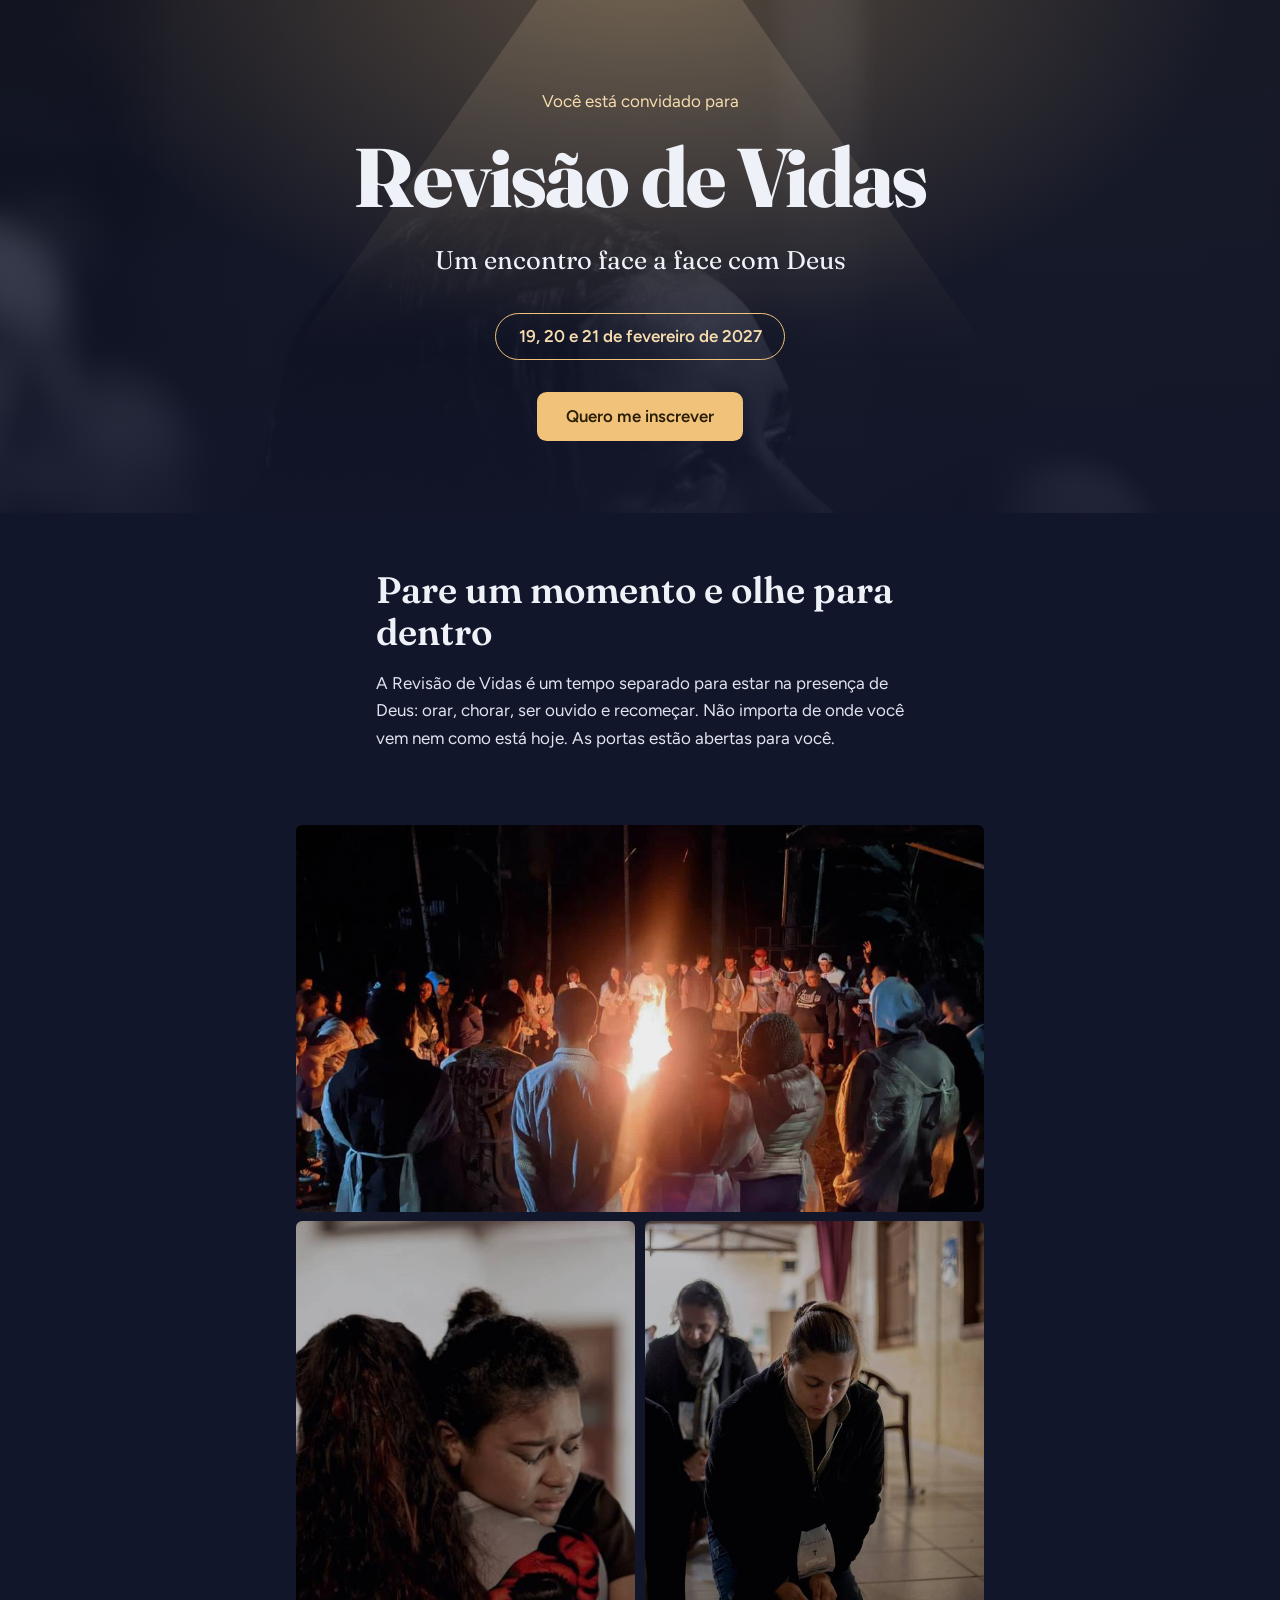
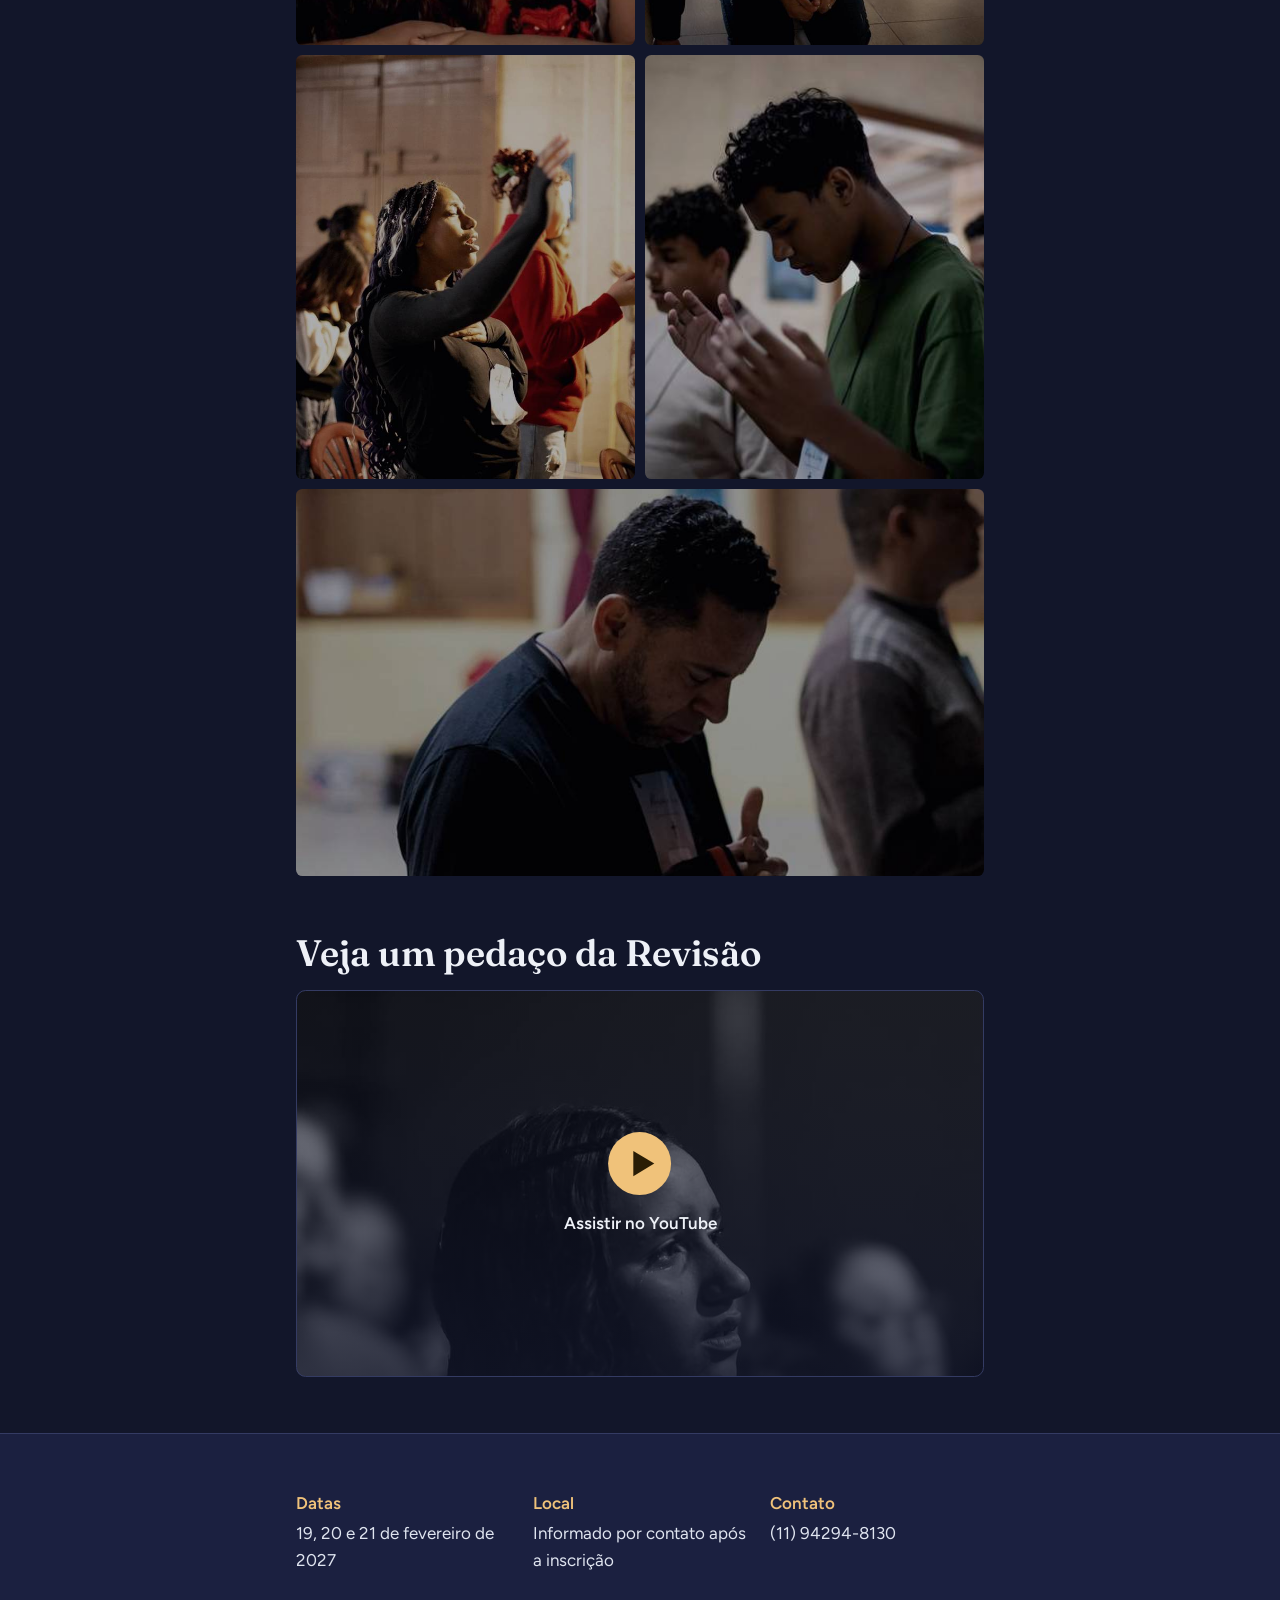
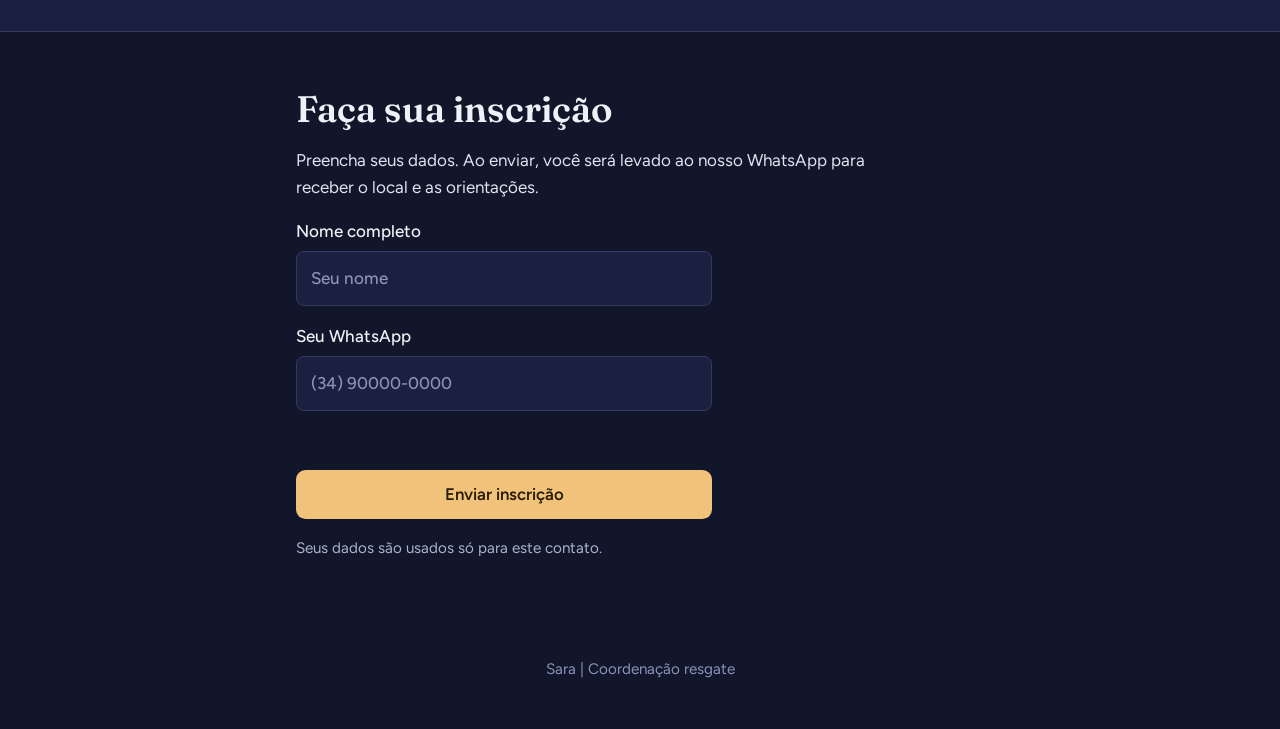
==== index.html @ cd14b833 "Add files via upload" ====
<!DOCTYPE html>
<html lang="pt-BR">
<head>
<meta charset="utf-8">
<meta name="viewport" content="width=device-width, initial-scale=1, viewport-fit=cover">
<link rel="icon" href="data:image/svg+xml,%3Csvg xmlns=%27http://www.w3.org/2000/svg%27 viewBox=%270 0 100 100%27%3E%3Ctext y=%27.9em%27 font-size=%2790%27%3E%F0%9F%95%8A%EF%B8%8F%3C/text%3E%3C/svg%3E">
<title>Revisão de Vidas | Um encontro face a face com Deus</title>
<link rel="preconnect" href="https://fonts.googleapis.com">
<link rel="preconnect" href="https://fonts.gstatic.com" crossorigin>
<link href="https://fonts.googleapis.com/css2?family=Fraunces:opsz,wght@9..144,400;9..144,600;9..144,800&family=Figtree:wght@400;500;600&display=swap" rel="stylesheet">
<link rel="stylesheet" href="css/style.css">
</head>
<body>

<header class="hero">
  <div class="wrap">
    <p class="sub">Você está convidado para</p>
    <h1>Revisão de Vidas</h1>
    <p class="lema">Um encontro face a face com Deus</p>
    <div class="quando" data-bind="quando"></div><br>
    <a class="btn" href="#inscricao">Quero me inscrever</a>
  </div>
</header>

<section>
  <div class="wrap texto">
    <h2>Pare um momento e olhe para dentro</h2>
    <p>A Revisão de Vidas é um tempo separado para estar na presença de Deus: orar, chorar, ser ouvido e recomeçar. Não importa de onde você vem nem como está hoje. As portas estão abertas para você.</p>
  </div>
</section>

<div class="galeria">
    <img class="larga fogo" src="images/galeria-01-fogueira.jpg" alt="Roda de oração ao redor de uma fogueira, à noite" loading="lazy">
    <img src="images/galeria-02-abraco.jpg" alt="Duas pessoas se abraçando durante um momento de oração" loading="lazy">
    <img src="images/galeria-03-ajoelhada.jpg" alt="Mulher ajoelhada em oração" loading="lazy">
    <img src="images/galeria-04-braco-erguido.jpg" alt="Mulher com o braço erguido em adoração" loading="lazy">
    <img src="images/galeria-05-jovens-orando.jpg" alt="Jovens orando de olhos fechados" loading="lazy">
    <img class="larga homem" src="images/galeria-06-homem-orando.jpg" alt="Homem orando de cabeça baixa e mãos unidas" loading="lazy">
</div>

<section>
  <div class="wrap">
    <h2>Veja um pedaço da Revisão</h2>
    <a class="video" href="https://www.youtube.com/watch?v=z5GzmK8g2iA" target="_blank" rel="noopener">
      <span>
        <svg viewBox="0 0 64 64" aria-hidden="true"><circle cx="32" cy="32" r="30" fill="#f0c27a"/><path d="M26 20l20 12-20 12z" fill="#2a1d05"/></svg>
        Assistir no YouTube
      </span>
    </a>
  </div>
</section>

<section class="info">
  <div class="wrap">
    <dl>
      <div><dt>Datas</dt><dd data-bind="data"></dd></div>
      <div><dt>Local</dt><dd>Informado por contato após a inscrição</dd></div>
      <div><dt>Contato</dt><dd data-bind="contatoTexto"></dd></div>
    </dl>
  </div>
</section>

<section id="inscricao">
  <div class="wrap">
    <h2>Faça sua inscrição</h2>
    <p class="texto">Preencha seus dados. Ao enviar, você será levado ao nosso WhatsApp para receber o local e as orientações.</p>
    <form id="form" novalidate>
      <label>Nome completo
        <input id="nome" name="nome" autocomplete="name" placeholder="Seu nome">
      </label>
      <label>Seu WhatsApp
        <input id="fone" name="fone" type="tel" inputmode="tel" autocomplete="tel" placeholder="(34) 90000-0000">
      </label>
      <p class="erro" id="erro" role="alert"></p>
      <button class="btn" type="submit">Enviar inscrição</button>
      <p class="nota">Seus dados são usados só para este contato.</p>
    </form>
  </div>
</section>

<footer>
  <div class="wrap">Sara | Coordenação resgate</div>
</footer>

<script src="js/main.js" defer></script>
</body>
</html>
---- css/style.css ----
:root{
  --noite:#12162a; --noite-2:#1b2040; --luz:#f0c27a; --luz-suave:#f6dcae;
  --branco:#eef1f7; --texto:#dfe4ef; --borda:#343b63;
  color-scheme: dark;
  box-sizing:border-box;
  padding-top:env(safe-area-inset-top,0px);
  padding-bottom:env(safe-area-inset-bottom,0px);
}
@media (prefers-color-scheme: dark){
  :root:not([data-theme="light"]){--noite:#12162a;--noite-2:#1b2040;--luz:#f0c27a;--luz-suave:#f6dcae;--branco:#eef1f7;--texto:#dfe4ef;--borda:#343b63;}
}
:root[data-theme="dark"]{--noite:#12162a;--noite-2:#1b2040;--luz:#f0c27a;--luz-suave:#f6dcae;--branco:#eef1f7;--texto:#dfe4ef;--borda:#343b63;}
html{scroll-padding-top:env(safe-area-inset-top,0px)}
*,*::before,*::after{box-sizing:border-box}
body{margin:0;background:var(--noite);color:var(--texto);font-family:Figtree,system-ui,sans-serif;font-size:1.0625rem;line-height:1.6}
.wrap{max-width:46rem;margin:0 auto;padding:0 1.5rem}

/* Abertura: feixe de luz vindo do alto, como o palco da igreja */
.hero{position:relative;overflow:hidden;text-align:center;padding:5.5rem 0 4.5rem;
  background:radial-gradient(60rem 38rem at 50% -8%, rgba(240,194,122,.34), transparent 62%), var(--noite)}
.hero::before{content:"";position:absolute;inset:0;pointer-events:none;
  background:linear-gradient(180deg, rgba(246,220,174,.16), transparent 70%);
  clip-path:polygon(42% 0,58% 0,86% 100%,14% 100%);
  animation:luz 2.4s ease-out both}
@keyframes luz{from{opacity:0;transform:scaleY(.6);transform-origin:top}to{opacity:1;transform:none}}
.hero .wrap{position:relative}
.hero p.sub{margin:0 auto 1.25rem;max-width:30rem;color:var(--luz-suave)}
h1{font-family:Fraunces,Georgia,serif;font-weight:800;font-size:clamp(2.8rem,10vw,5.2rem);line-height:1.02;letter-spacing:-.02em;margin:0 0 1.25rem;color:var(--branco)}
.lema{font-family:Fraunces,Georgia,serif;font-weight:400;font-size:clamp(1.2rem,3.6vw,1.6rem);margin:0 auto 2rem;max-width:26rem;color:var(--branco)}
.quando{display:inline-block;border:1px solid var(--luz);border-radius:999px;padding:.55rem 1.4rem;margin-bottom:2rem;color:var(--luz-suave);font-weight:600}

.btn{display:inline-block;background:var(--luz);color:#2a1d05;font:600 1.05rem Figtree,sans-serif;border:0;border-radius:.6rem;padding:.9rem 1.8rem;cursor:pointer;text-decoration:none}
.btn:hover{background:var(--luz-suave)}
:focus-visible{outline:3px solid var(--luz-suave);outline-offset:3px}

section{padding:3.5rem 0}
h2{font-family:Fraunces,Georgia,serif;font-weight:600;font-size:clamp(1.7rem,5vw,2.3rem);line-height:1.15;color:var(--branco);margin:0 0 1rem}
.texto{max-width:36rem}
.info{border-top:1px solid var(--borda);border-bottom:1px solid var(--borda);background:var(--noite-2)}
.info dl{display:grid;gap:1.4rem;margin:0}
@media(min-width:40rem){.info dl{grid-template-columns:repeat(3,1fr)}}
.info dt{font-weight:600;color:var(--luz);margin-bottom:.2rem}
.info dd{margin:0}

form{display:grid;gap:1.1rem;max-width:26rem}
label{display:grid;gap:.35rem;font-weight:500;color:var(--branco)}
input{font:inherit;color:var(--branco);background:var(--noite-2);border:1px solid var(--borda);border-radius:.5rem;padding:.8rem .9rem;width:100%}
input::placeholder{color:#8a93b8}
.erro{color:#ffb4a8;min-height:1.4em;margin:0}
.nota{font-size:.95rem;color:#aab2d0;margin:0}
footer{padding:2.5rem 0 3rem;text-align:center;color:#8a93b8;font-size:.95rem}
@media (prefers-reduced-motion:reduce){.hero::before{animation:none}}

:root{--foto-hero:url(../images/hero-oracao.jpg)}
.hero{background:radial-gradient(60rem 38rem at 50% -8%,rgba(240,194,122,.30),transparent 62%),linear-gradient(rgba(18,22,42,.62),rgba(18,22,42,.94)),var(--foto-hero) center 25%/cover,var(--noite)}
.galeria{display:grid;grid-template-columns:1fr 1fr;gap:.6rem;max-width:46rem;margin:0 auto;padding:0 1.5rem}
.galeria img{width:100%;height:100%;aspect-ratio:4/5;object-fit:cover;border-radius:.4rem;display:block}
.video{display:grid;place-items:center;aspect-ratio:16/9;border-radius:.6rem;text-decoration:none;color:var(--branco);
  background:linear-gradient(rgba(18,22,42,.35),rgba(18,22,42,.8)),var(--foto-hero) center 30%/cover;border:1px solid var(--borda)}
.video span{display:grid;gap:.8rem;justify-items:center;font-weight:600;text-align:center;padding:1rem}
.video svg{width:4.2rem;height:4.2rem}
.video:hover svg circle{fill:var(--luz-suave)}
.galeria .larga{grid-column:1/-1;aspect-ratio:16/9}
.galeria .fogo{object-position:50% 55%}
.galeria .homem{object-position:50% 40%}
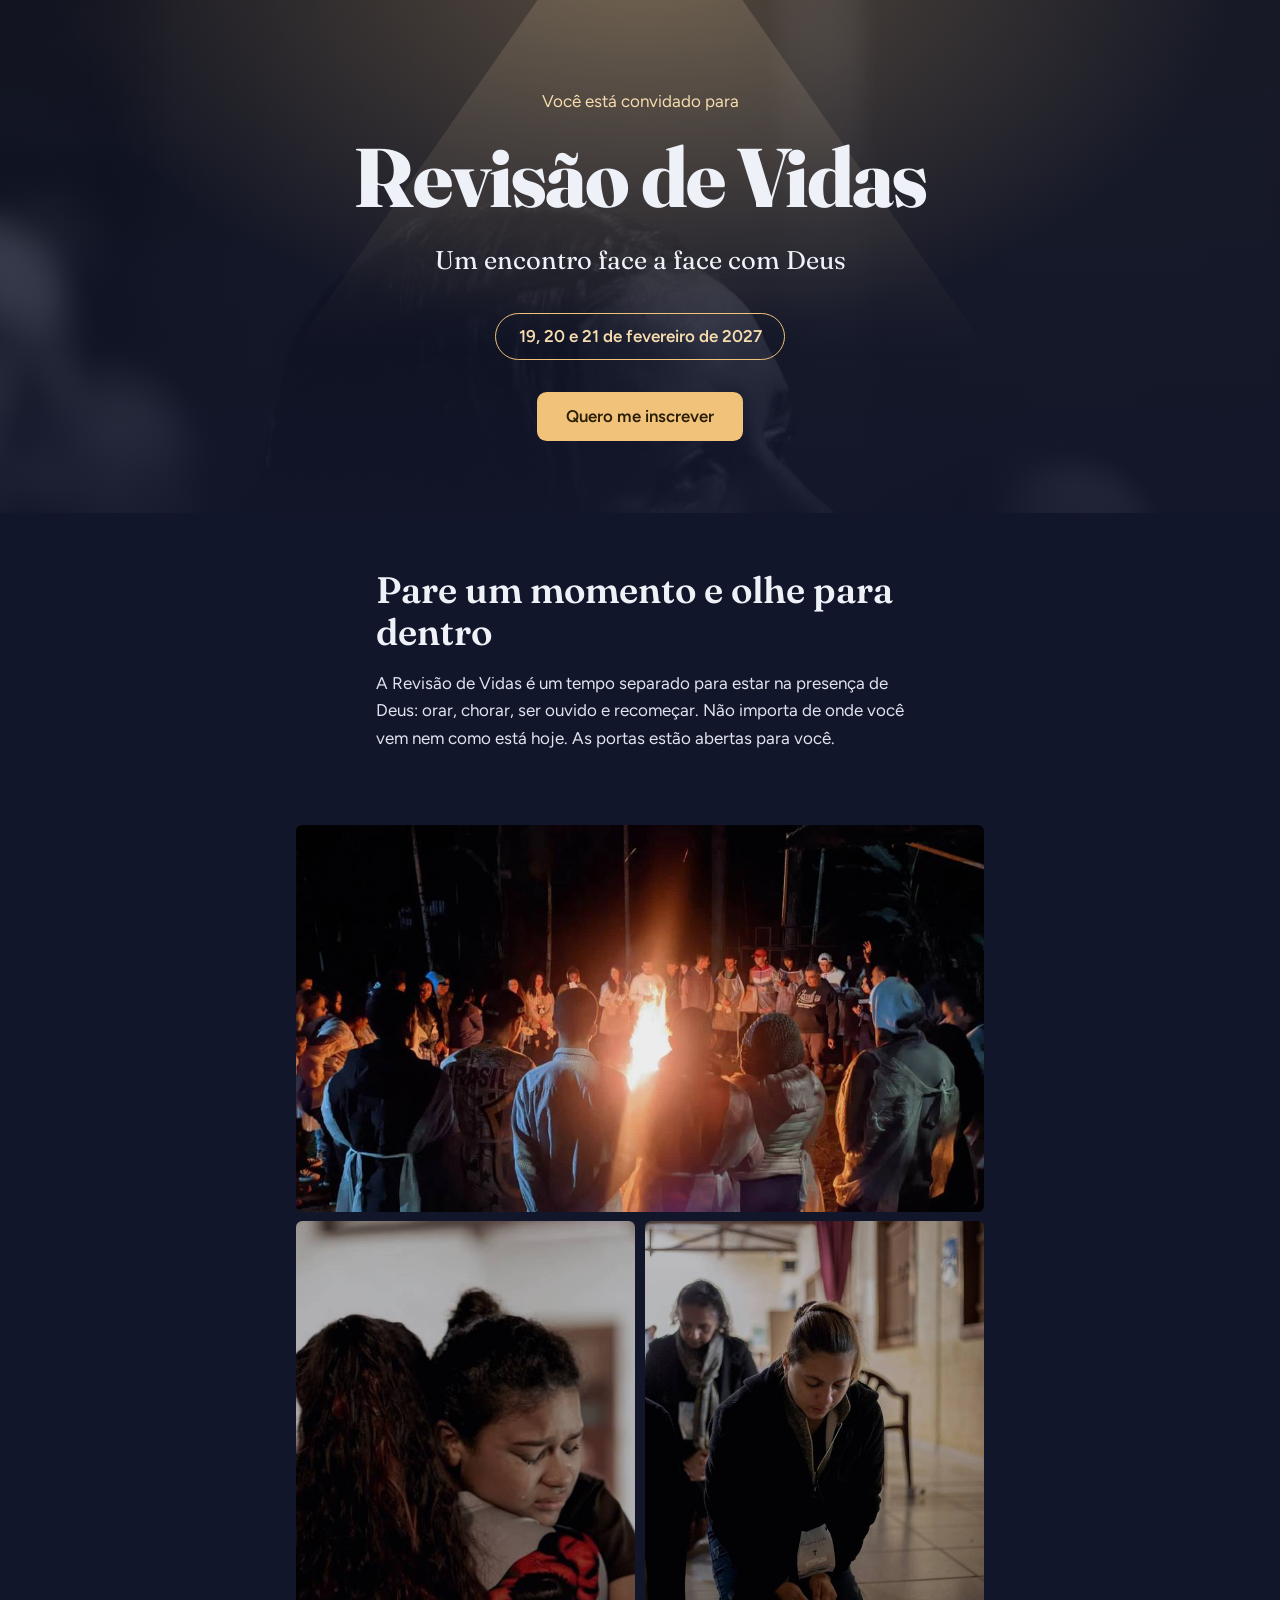
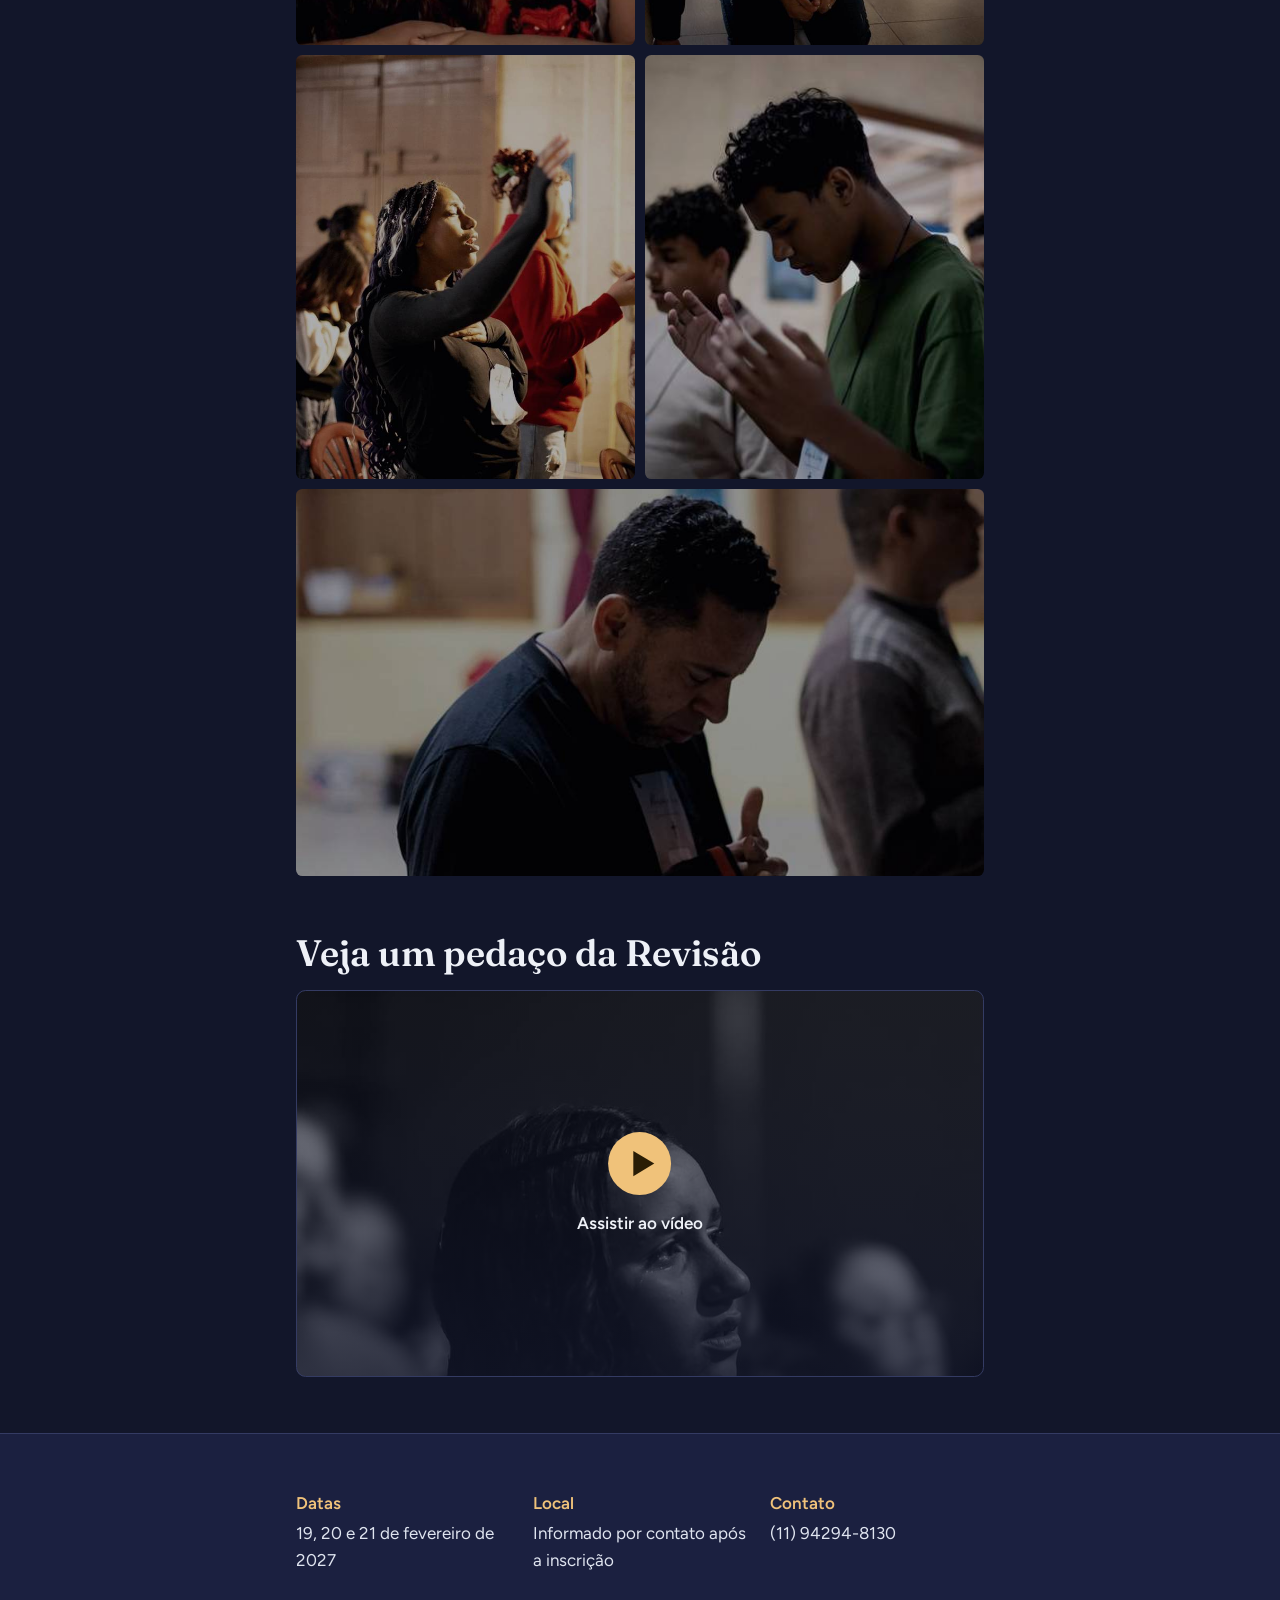
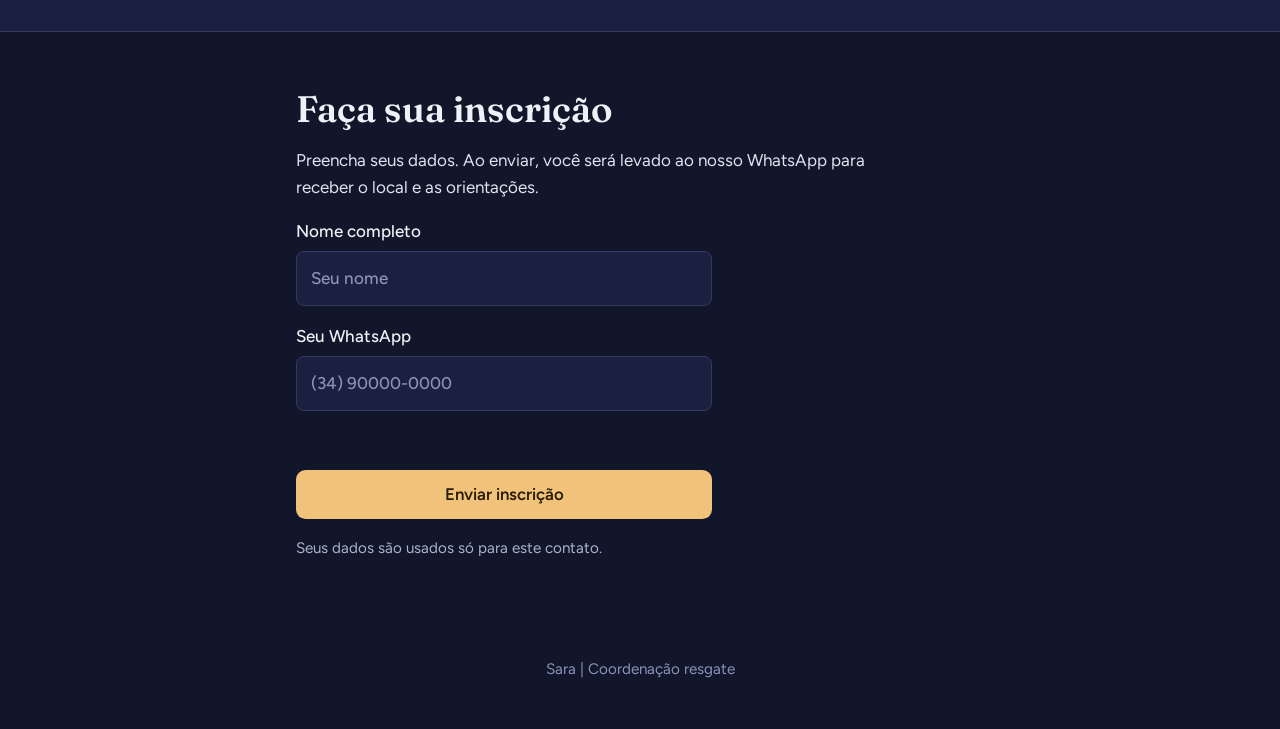
==== commit e55bf1ac: "Produzir vídeo diretamente no site em vez de usar link do YouTube (6acfb396b348a47841b4114f)" ====
--- a/index.html
+++ b/index.html
@@ -41,10 +41,10 @@
 <section>
   <div class="wrap">
     <h2>Veja um pedaço da Revisão</h2>
-    <a class="video" href="https://www.youtube.com/watch?v=z5GzmK8g2iA" target="_blank" rel="noopener">
+    <a class="video" id="video" data-id="z5GzmK8g2iA" href="https://www.youtube.com/watch?v=z5GzmK8g2iA" target="_blank" rel="noopener">
       <span>
         <svg viewBox="0 0 64 64" aria-hidden="true"><circle cx="32" cy="32" r="30" fill="#f0c27a"/><path d="M26 20l20 12-20 12z" fill="#2a1d05"/></svg>
-        Assistir no YouTube
+        Assistir ao vídeo
       </span>
     </a>
   </div>
--- a/css/style.css
+++ b/css/style.css
@@ -60,6 +60,8 @@
 .video span{display:grid;gap:.8rem;justify-items:center;font-weight:600;text-align:center;padding:1rem}
 .video svg{width:4.2rem;height:4.2rem}
 .video:hover svg circle{fill:var(--luz-suave)}
+.video iframe{width:100%;height:100%;border:0;border-radius:inherit}
+.video.tocando{background:#000}
 .galeria .larga{grid-column:1/-1;aspect-ratio:16/9}
 .galeria .fogo{object-position:50% 55%}
 .galeria .homem{object-position:50% 40%}
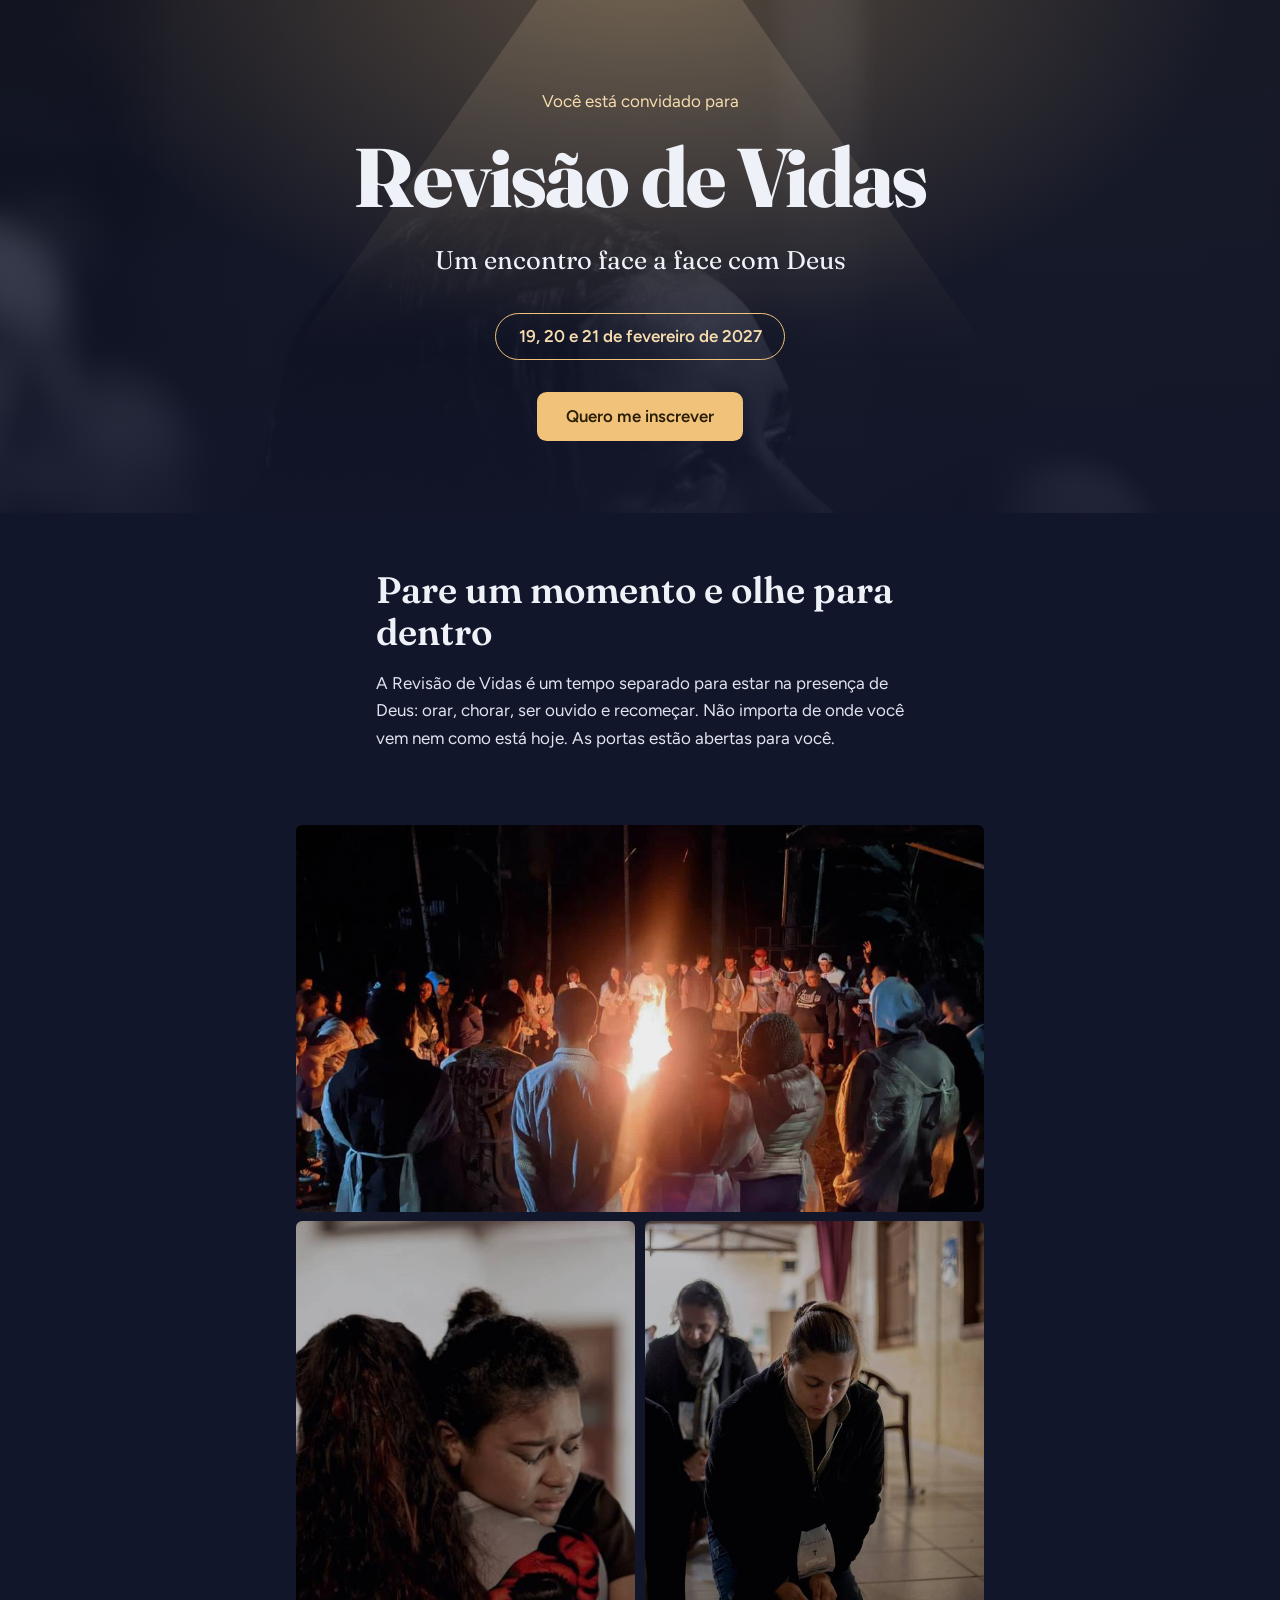
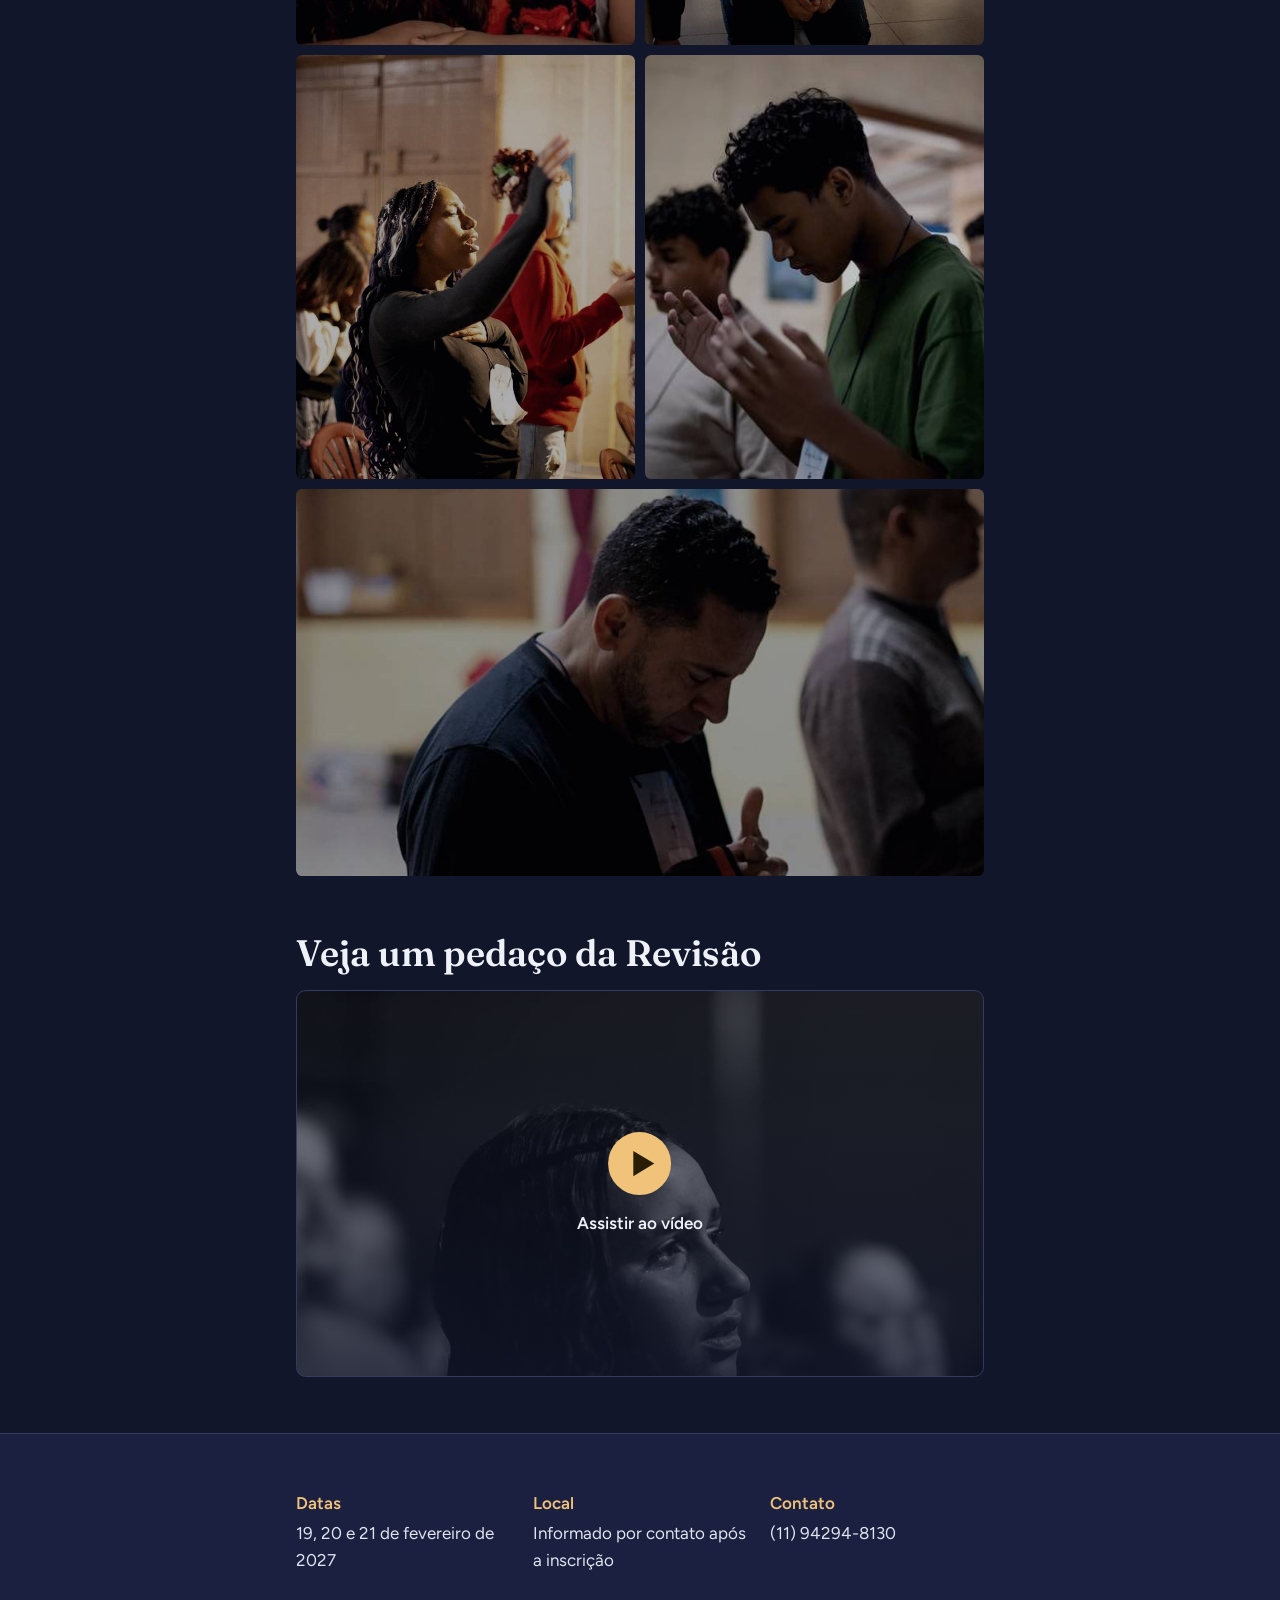
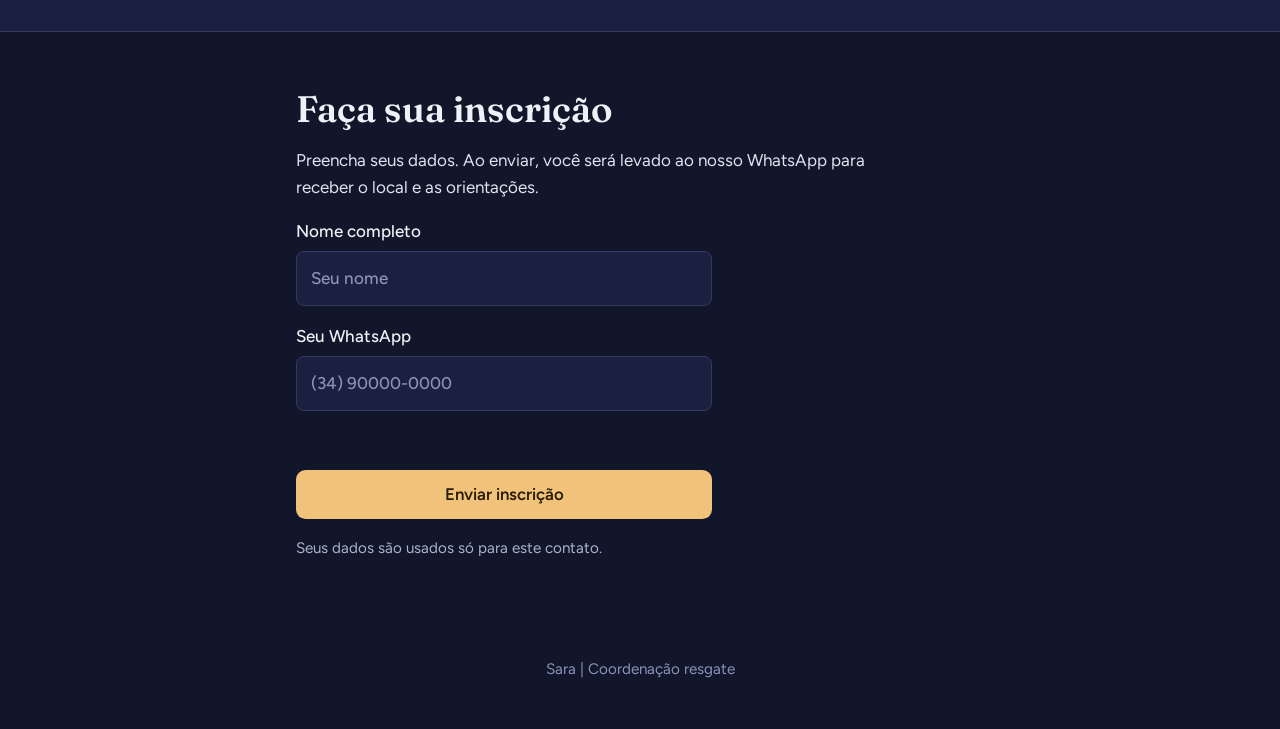
==== commit 7b63f4a2: "Make video play directly on the website instead of redirecting to YouTube (6acfb5c1413148d795502baa)" ====
--- a/index.html
+++ b/index.html
@@ -41,12 +41,12 @@
 <section>
   <div class="wrap">
     <h2>Veja um pedaço da Revisão</h2>
-    <a class="video" id="video" data-id="z5GzmK8g2iA" href="https://www.youtube.com/watch?v=z5GzmK8g2iA" target="_blank" rel="noopener">
+    <button class="video" type="button" data-video="z5GzmK8g2iA">
       <span>
         <svg viewBox="0 0 64 64" aria-hidden="true"><circle cx="32" cy="32" r="30" fill="#f0c27a"/><path d="M26 20l20 12-20 12z" fill="#2a1d05"/></svg>
         Assistir ao vídeo
       </span>
-    </a>
+    </button>
   </div>
 </section>
 
--- a/css/style.css
+++ b/css/style.css
@@ -55,13 +55,12 @@
 .hero{background:radial-gradient(60rem 38rem at 50% -8%,rgba(240,194,122,.30),transparent 62%),linear-gradient(rgba(18,22,42,.62),rgba(18,22,42,.94)),var(--foto-hero) center 25%/cover,var(--noite)}
 .galeria{display:grid;grid-template-columns:1fr 1fr;gap:.6rem;max-width:46rem;margin:0 auto;padding:0 1.5rem}
 .galeria img{width:100%;height:100%;aspect-ratio:4/5;object-fit:cover;border-radius:.4rem;display:block}
-.video{display:grid;place-items:center;aspect-ratio:16/9;border-radius:.6rem;text-decoration:none;color:var(--branco);
+.video{display:grid;place-items:center;width:100%;aspect-ratio:16/9;cursor:pointer;font:inherit;padding:0;overflow:hidden;border-radius:.6rem;text-decoration:none;color:var(--branco);
   background:linear-gradient(rgba(18,22,42,.35),rgba(18,22,42,.8)),var(--foto-hero) center 30%/cover;border:1px solid var(--borda)}
 .video span{display:grid;gap:.8rem;justify-items:center;font-weight:600;text-align:center;padding:1rem}
 .video svg{width:4.2rem;height:4.2rem}
+.video iframe{width:100%;height:100%;border:0;display:block}
 .video:hover svg circle{fill:var(--luz-suave)}
-.video iframe{width:100%;height:100%;border:0;border-radius:inherit}
-.video.tocando{background:#000}
 .galeria .larga{grid-column:1/-1;aspect-ratio:16/9}
 .galeria .fogo{object-position:50% 55%}
 .galeria .homem{object-position:50% 40%}
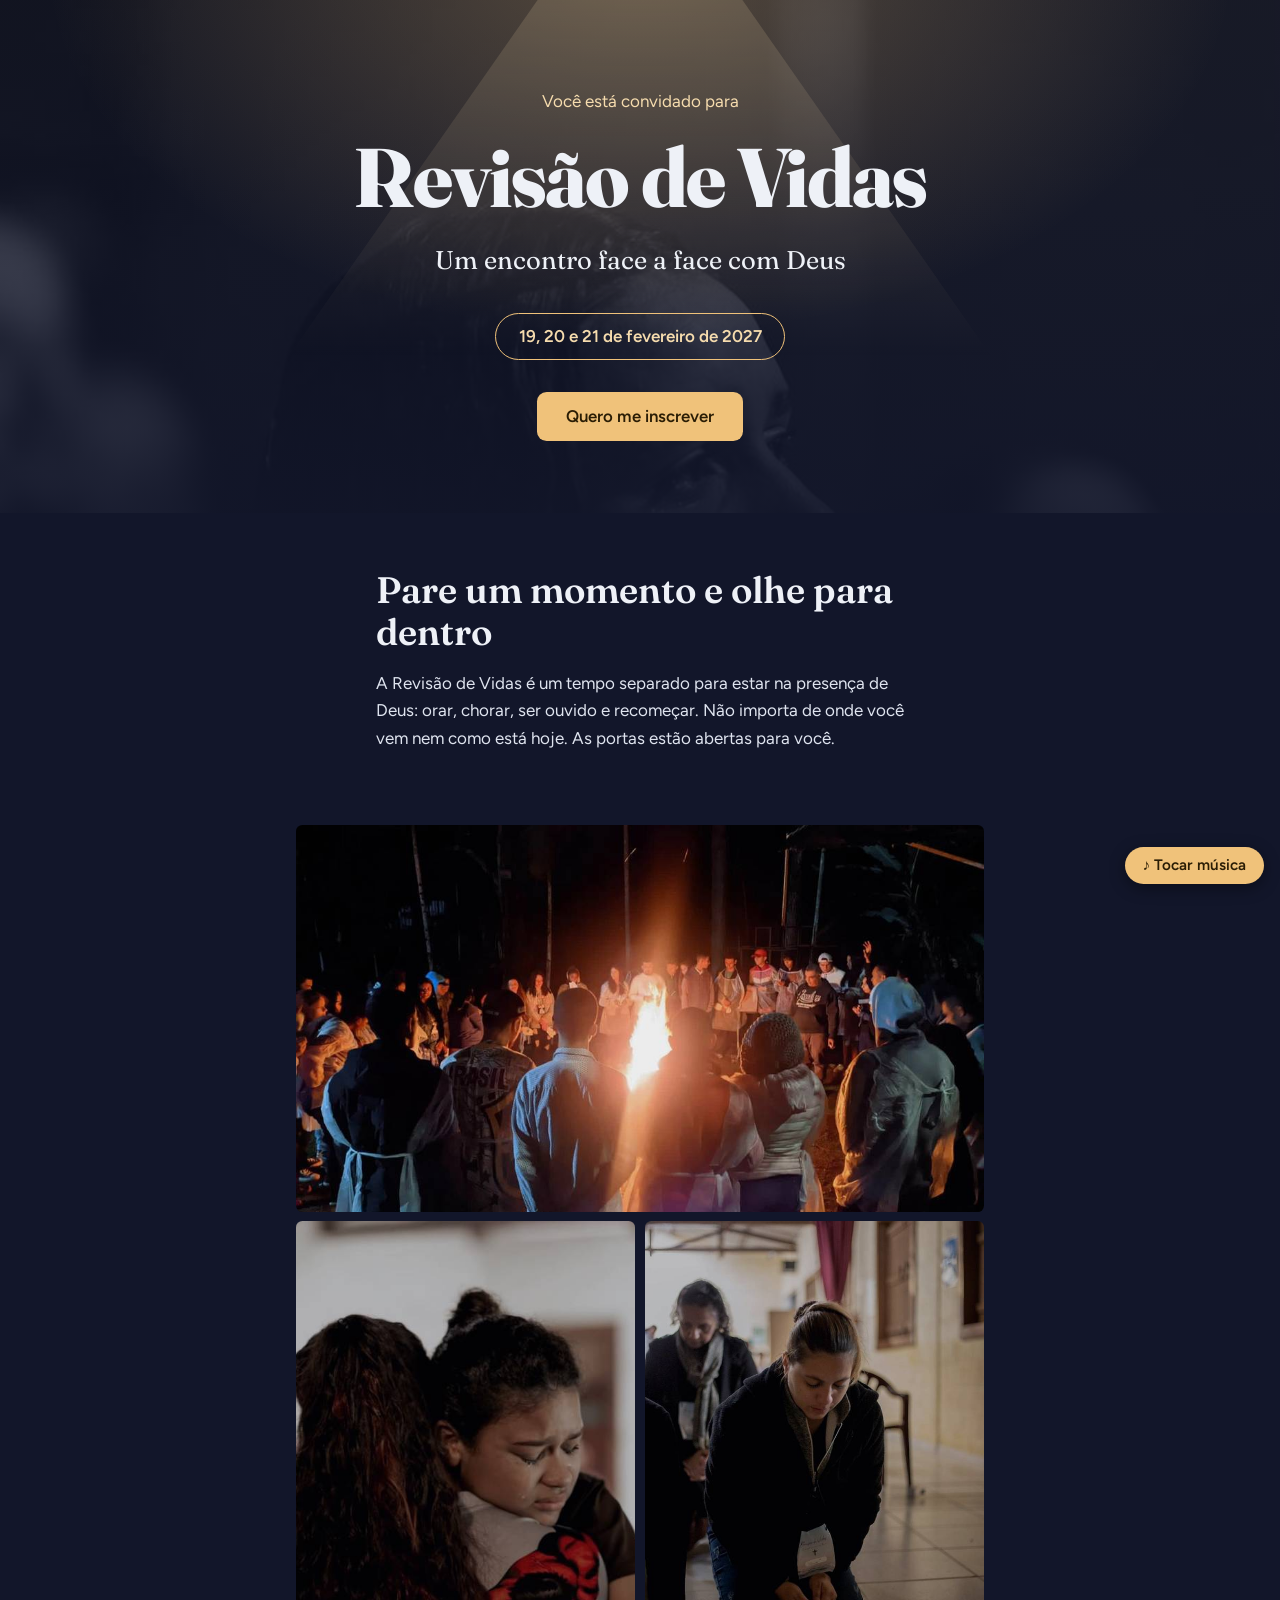
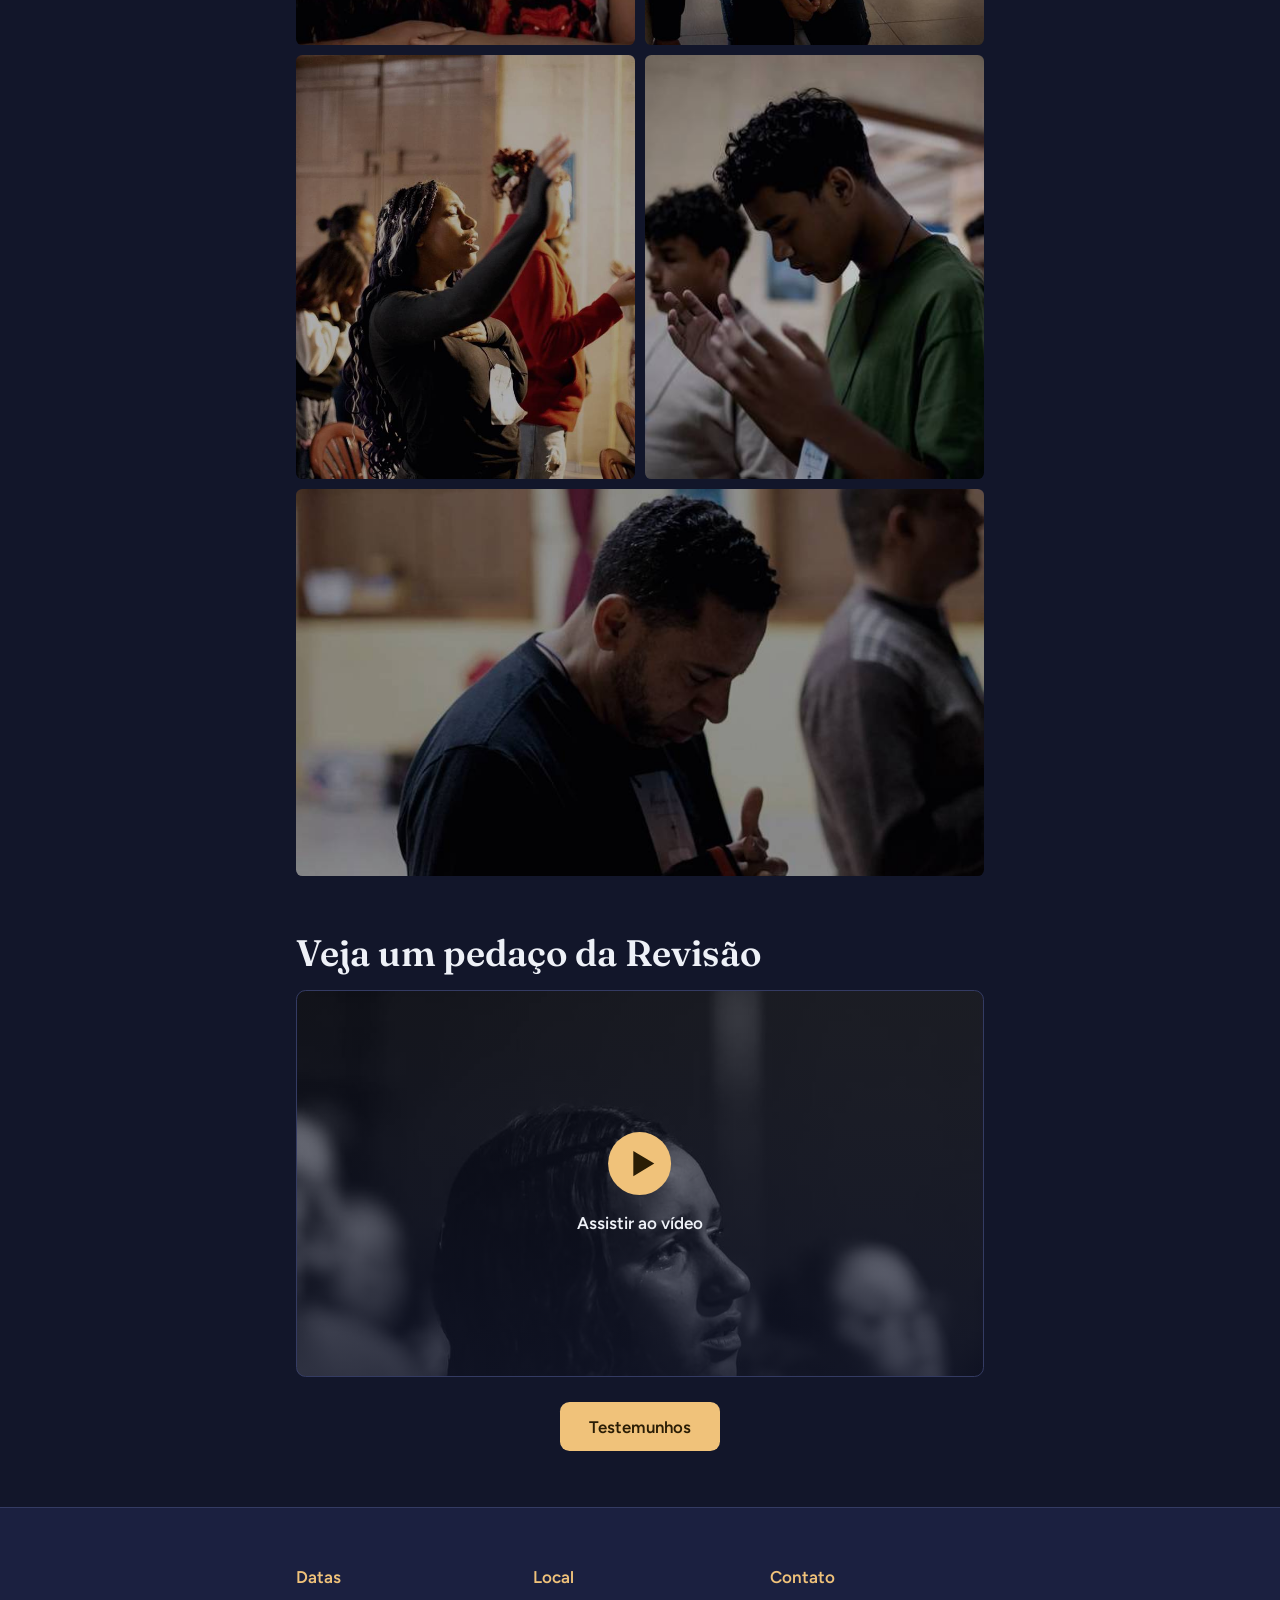
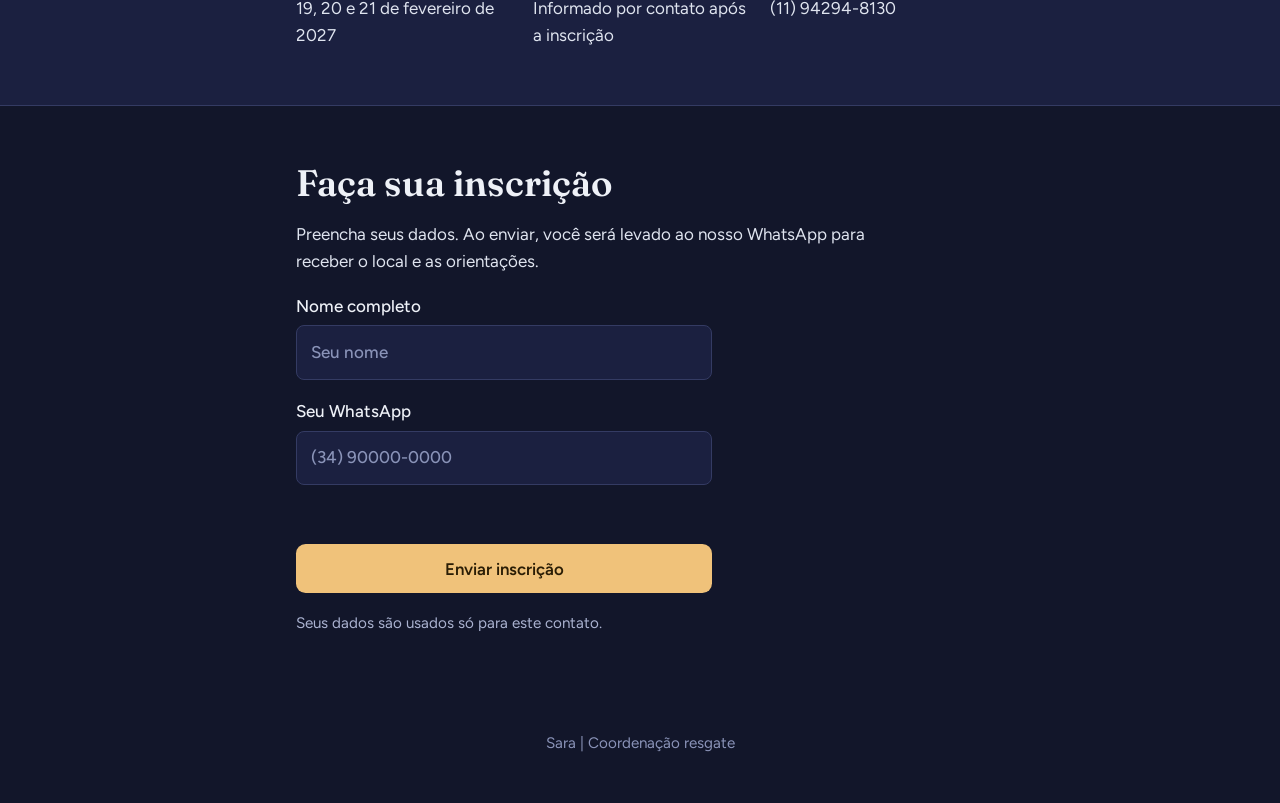
==== commit 853b0cd2: "Create a clickable button labeled 'testemunhos' linking to a page with three videos, displaying one " ====
--- a/index.html
+++ b/index.html
@@ -47,6 +47,7 @@
         Assistir ao vídeo
       </span>
     </button>
+    <p class="acoes"><a class="btn" href="testemunhos.html">Testemunhos</a></p>
   </div>
 </section>
 
@@ -83,5 +84,6 @@
 </footer>
 
 <script src="js/main.js" defer></script>
+<script src="js/musica.js" defer></script>
 </body>
 </html>
--- a/css/style.css
+++ b/css/style.css
@@ -64,3 +64,14 @@
 .galeria .larga{grid-column:1/-1;aspect-ratio:16/9}
 .galeria .fogo{object-position:50% 55%}
 .galeria .homem{object-position:50% 40%}
+.acoes{text-align:center;margin:1.6rem 0 0}
+.voltar{display:inline-block;color:var(--luz-suave);text-decoration:none;font-weight:600;margin-bottom:1.5rem}
+.voltar:hover{color:var(--luz)}
+.player-nav{display:flex;align-items:center;justify-content:space-between;gap:1rem;margin-top:1.2rem}
+.player-nav .contador{color:var(--luz-suave);font-weight:600}
+.btn.secundario{background:transparent;color:var(--luz-suave);border:1px solid var(--luz)}
+.btn.secundario:hover{background:var(--noite-2)}
+.video .breve{color:var(--luz-suave)}
+.musica{position:fixed;right:1rem;bottom:calc(1rem + env(safe-area-inset-bottom,0px));z-index:50;font:600 .95rem Figtree,sans-serif;color:#2a1d05;background:var(--luz);border:0;border-radius:999px;padding:.6rem 1.1rem;cursor:pointer;box-shadow:0 4px 16px rgba(0,0,0,.4)}
+.musica:hover{background:var(--luz-suave)}
+.musica-player{position:fixed;left:0;bottom:0;width:1px;height:1px;opacity:0;pointer-events:none;overflow:hidden}
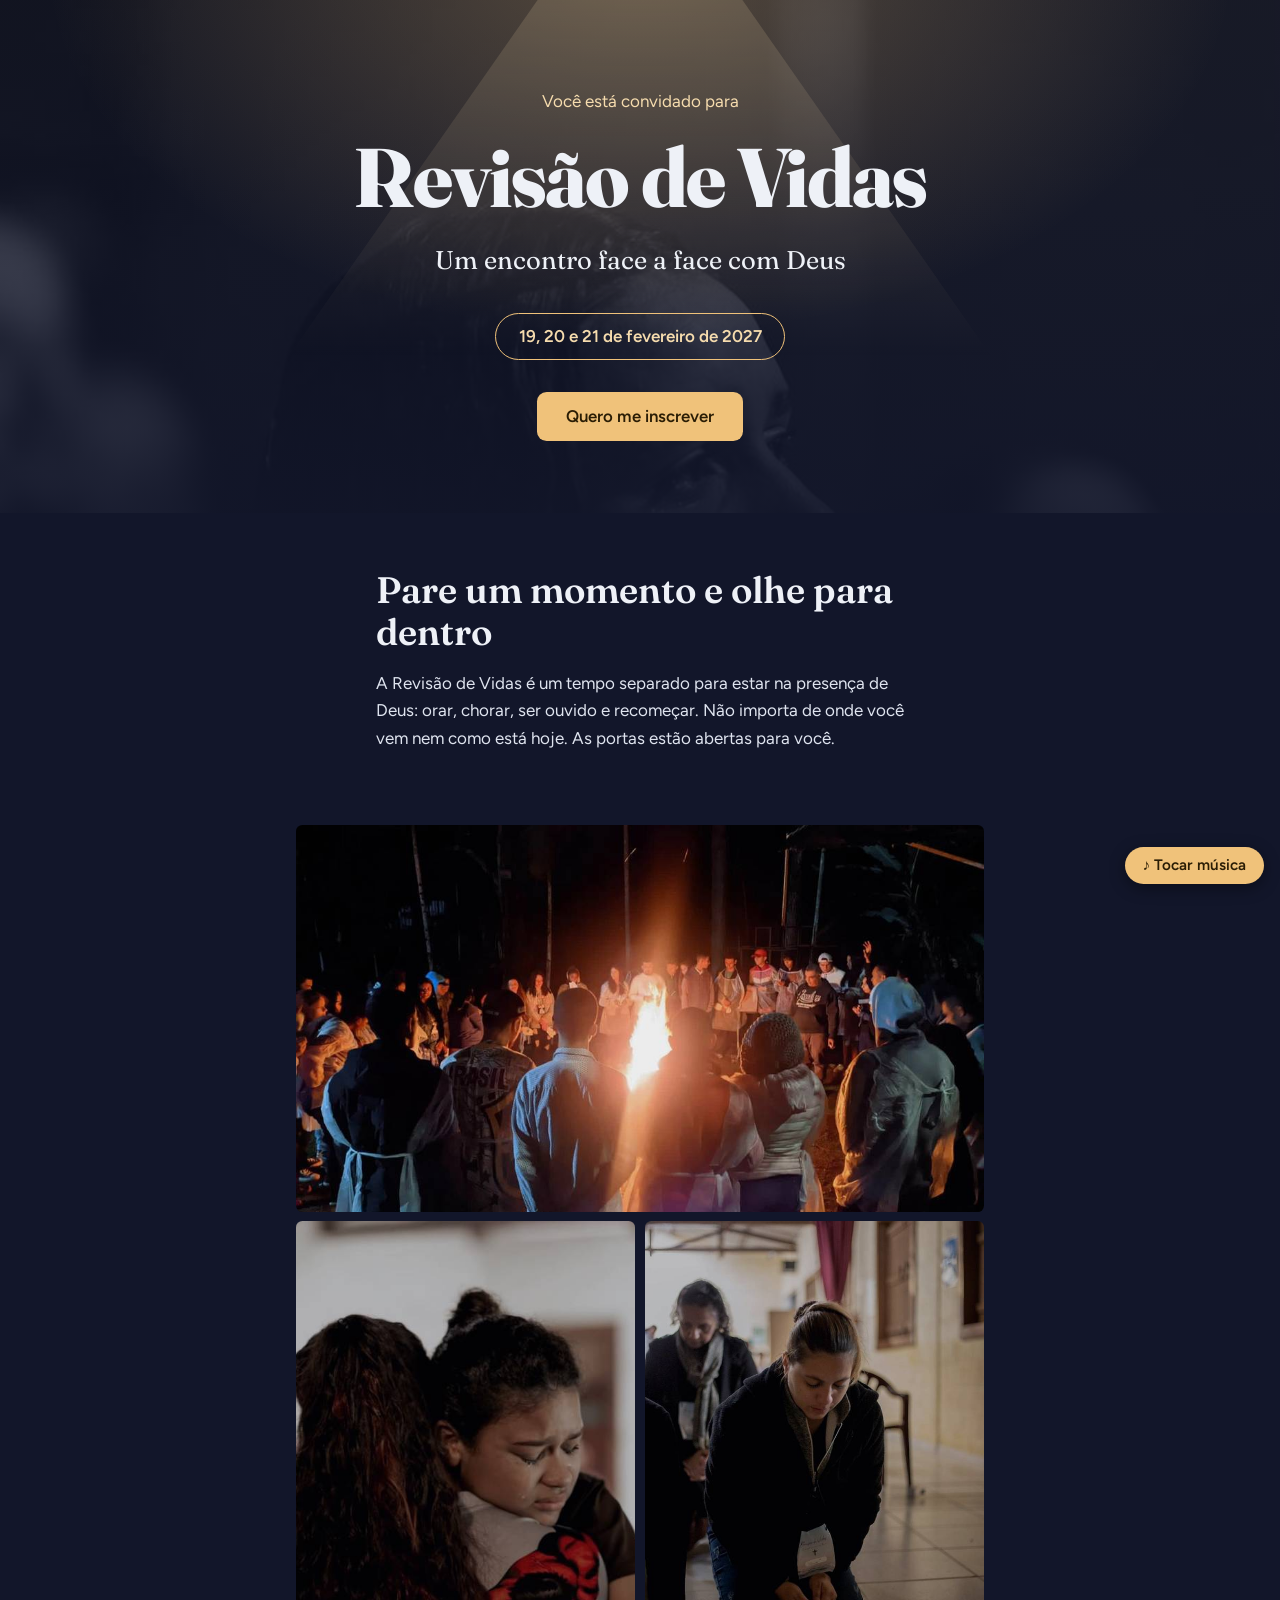
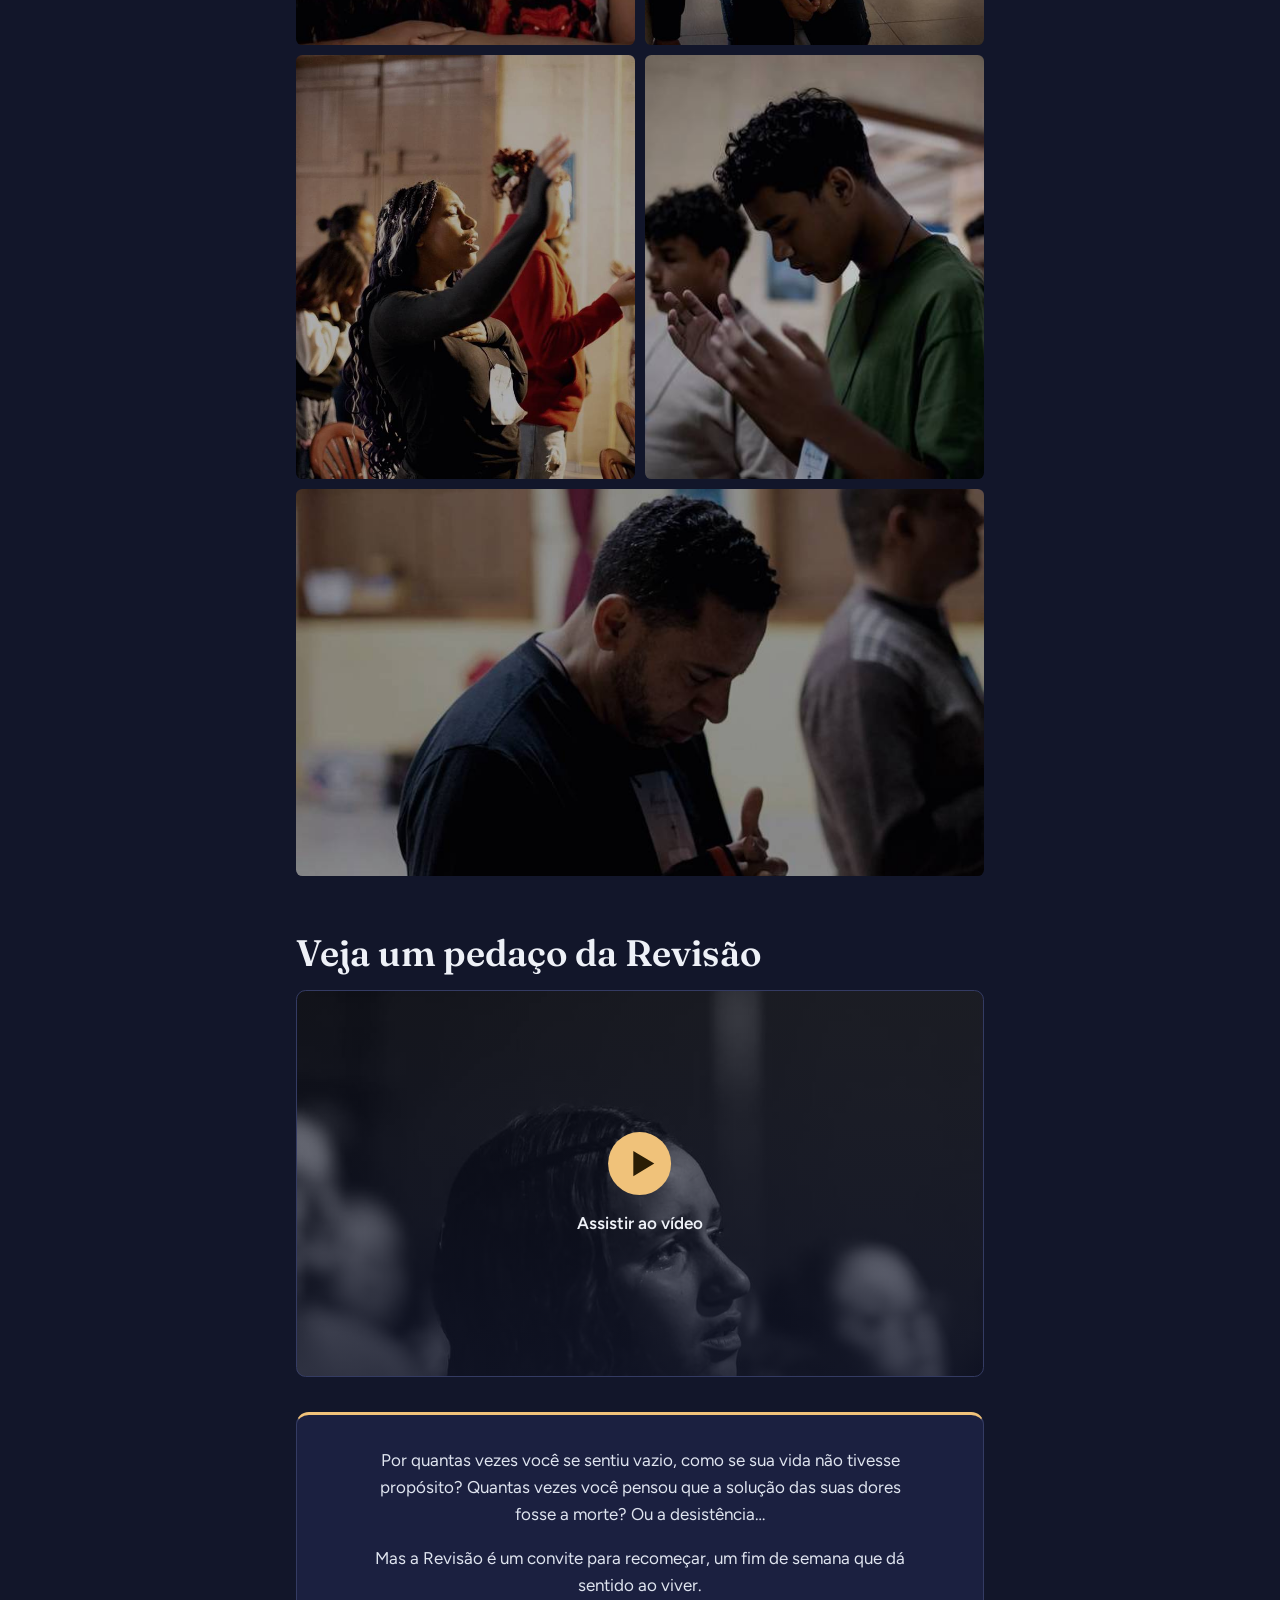
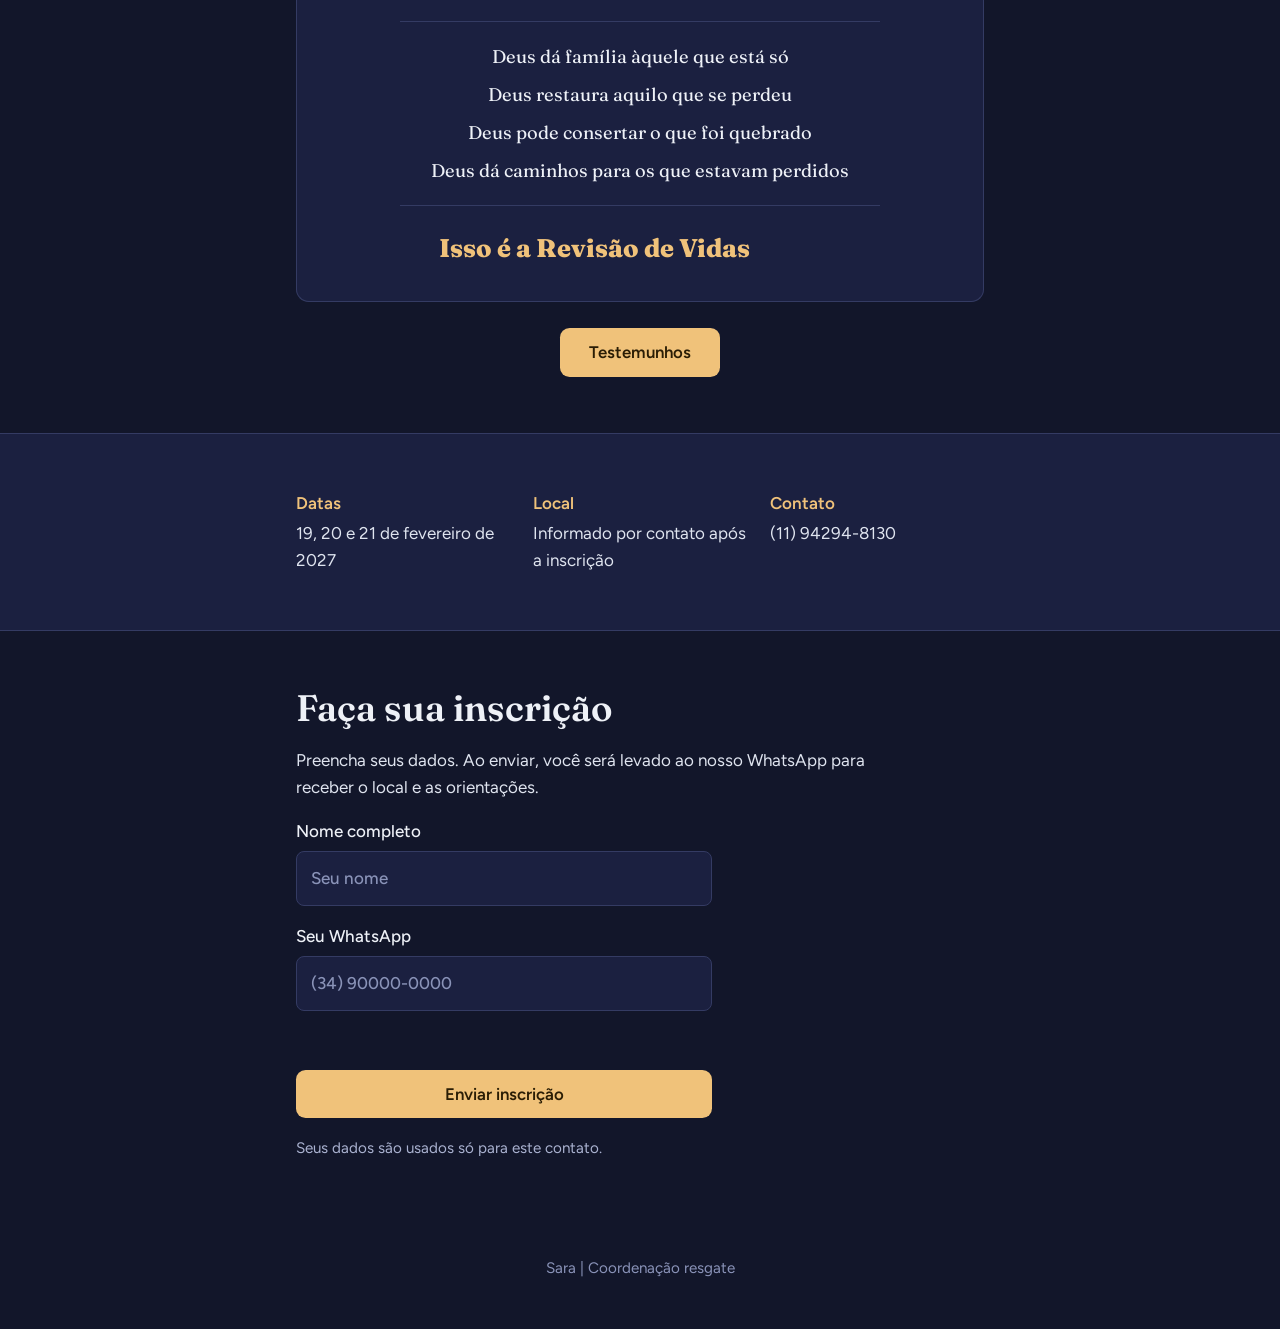
==== commit 439f2b89: "Create a clickable button labeled 'testemunhos' linking to a page with three videos, displaying one " ====
--- a/index.html
+++ b/index.html
@@ -47,6 +47,17 @@
         Assistir ao vídeo
       </span>
     </button>
+    <blockquote class="convite">
+      <p>Por quantas vezes você se sentiu vazio, como se sua vida não tivesse propósito? Quantas vezes você pensou que a solução das suas dores fosse a morte? Ou a desistência…</p>
+      <p>Mas a Revisão é um convite para recomeçar, um fim de semana que dá sentido ao viver.</p>
+      <ul>
+        <li>Deus dá família àquele que está só</li>
+        <li>Deus restaura aquilo que se perdeu</li>
+        <li>Deus pode consertar o que foi quebrado</li>
+        <li>Deus dá caminhos para os que estavam perdidos</li>
+      </ul>
+      <p class="assinatura">Isso é a Revisão de Vidas</p>
+    </blockquote>
     <p class="acoes"><a class="btn" href="testemunhos.html">Testemunhos</a></p>
   </div>
 </section>
--- a/css/style.css
+++ b/css/style.css
@@ -75,3 +75,8 @@
 .musica{position:fixed;right:1rem;bottom:calc(1rem + env(safe-area-inset-bottom,0px));z-index:50;font:600 .95rem Figtree,sans-serif;color:#2a1d05;background:var(--luz);border:0;border-radius:999px;padding:.6rem 1.1rem;cursor:pointer;box-shadow:0 4px 16px rgba(0,0,0,.4)}
 .musica:hover{background:var(--luz-suave)}
 .musica-player{position:fixed;left:0;bottom:0;width:1px;height:1px;opacity:0;pointer-events:none;overflow:hidden}
+.convite{margin:2.2rem 0 0;padding:2rem 1.6rem;text-align:center;background:var(--noite-2);border:1px solid var(--borda);border-top:3px solid var(--luz);border-radius:.8rem}
+.convite p{margin:0 auto 1rem;max-width:34rem}
+.convite ul{list-style:none;padding:1.2rem 0;margin:1.4rem auto;max-width:30rem;border-top:1px solid var(--borda);border-bottom:1px solid var(--borda);display:grid;gap:.55rem}
+.convite li{font-family:Fraunces,Georgia,serif;font-size:1.15rem;color:var(--branco)}
+.convite .assinatura{font-family:Fraunces,Georgia,serif;font-weight:800;font-size:clamp(1.3rem,4vw,1.6rem);color:var(--luz);margin:0}
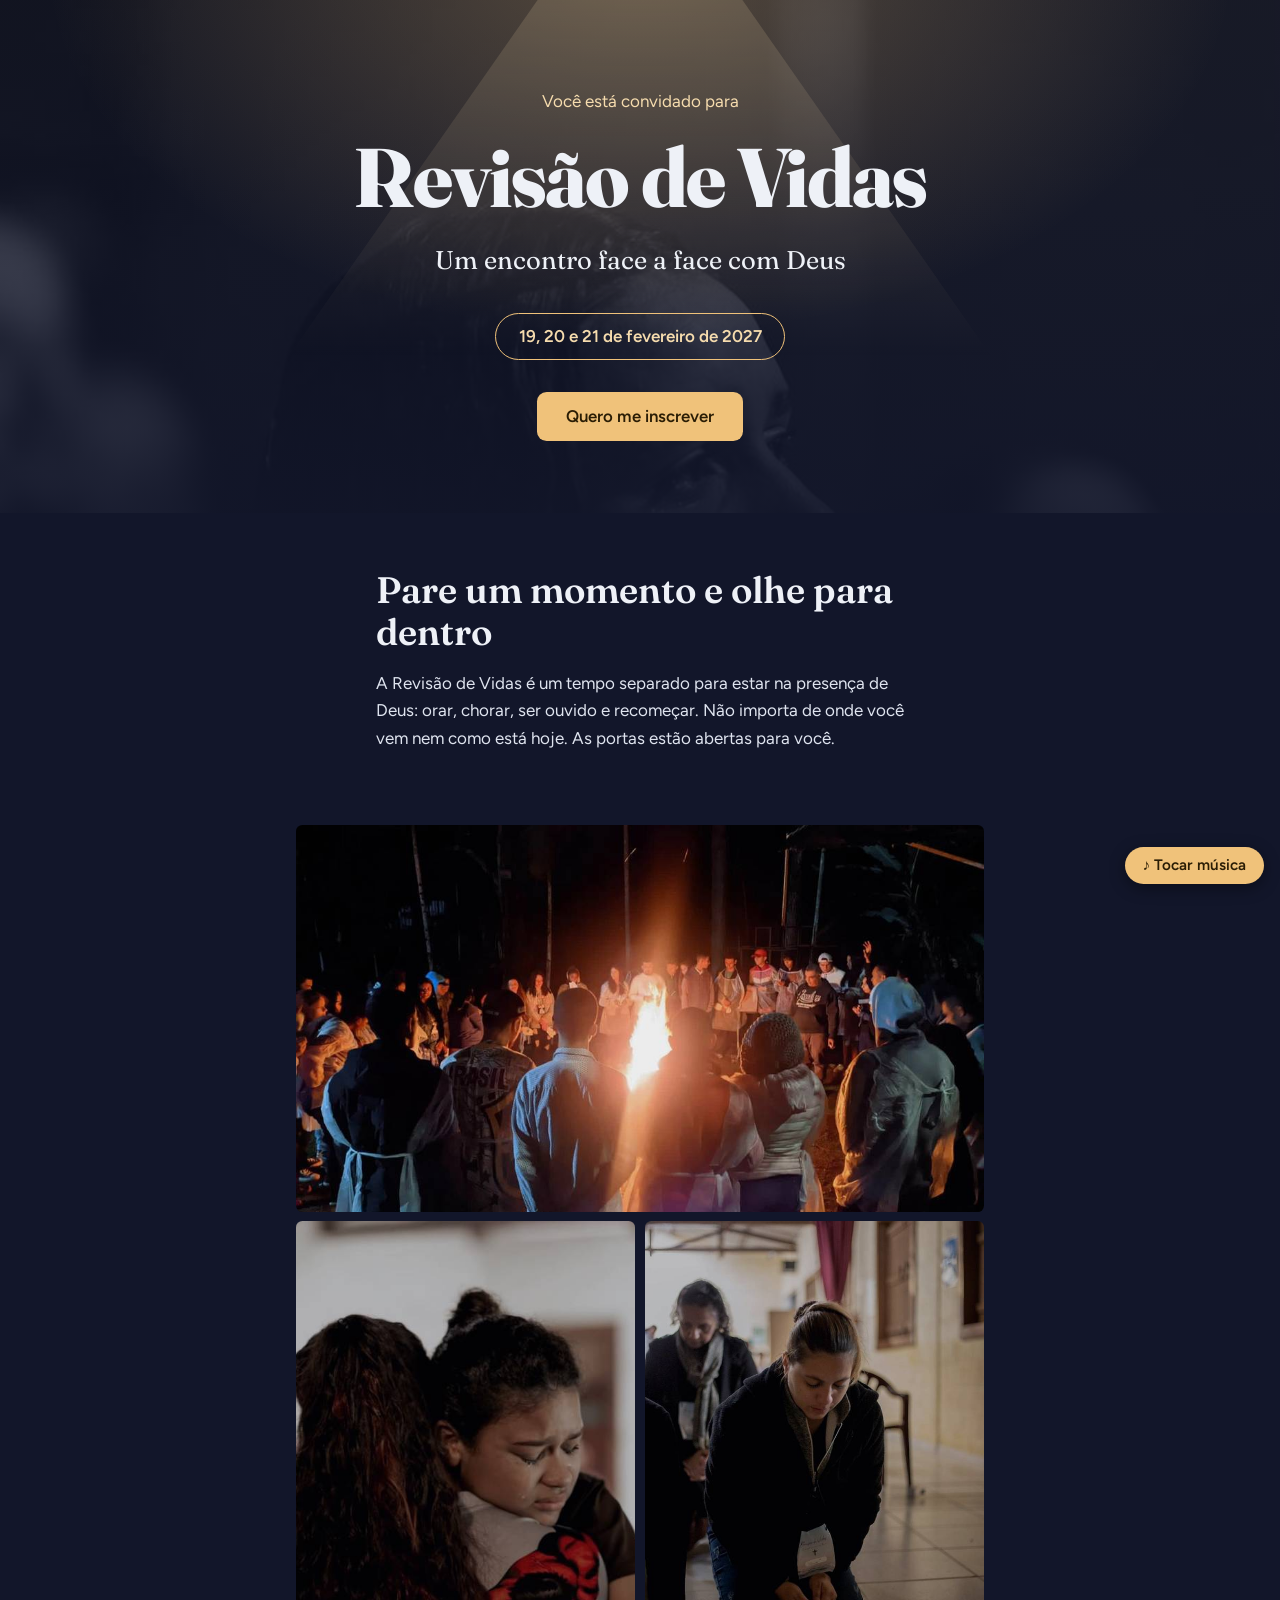
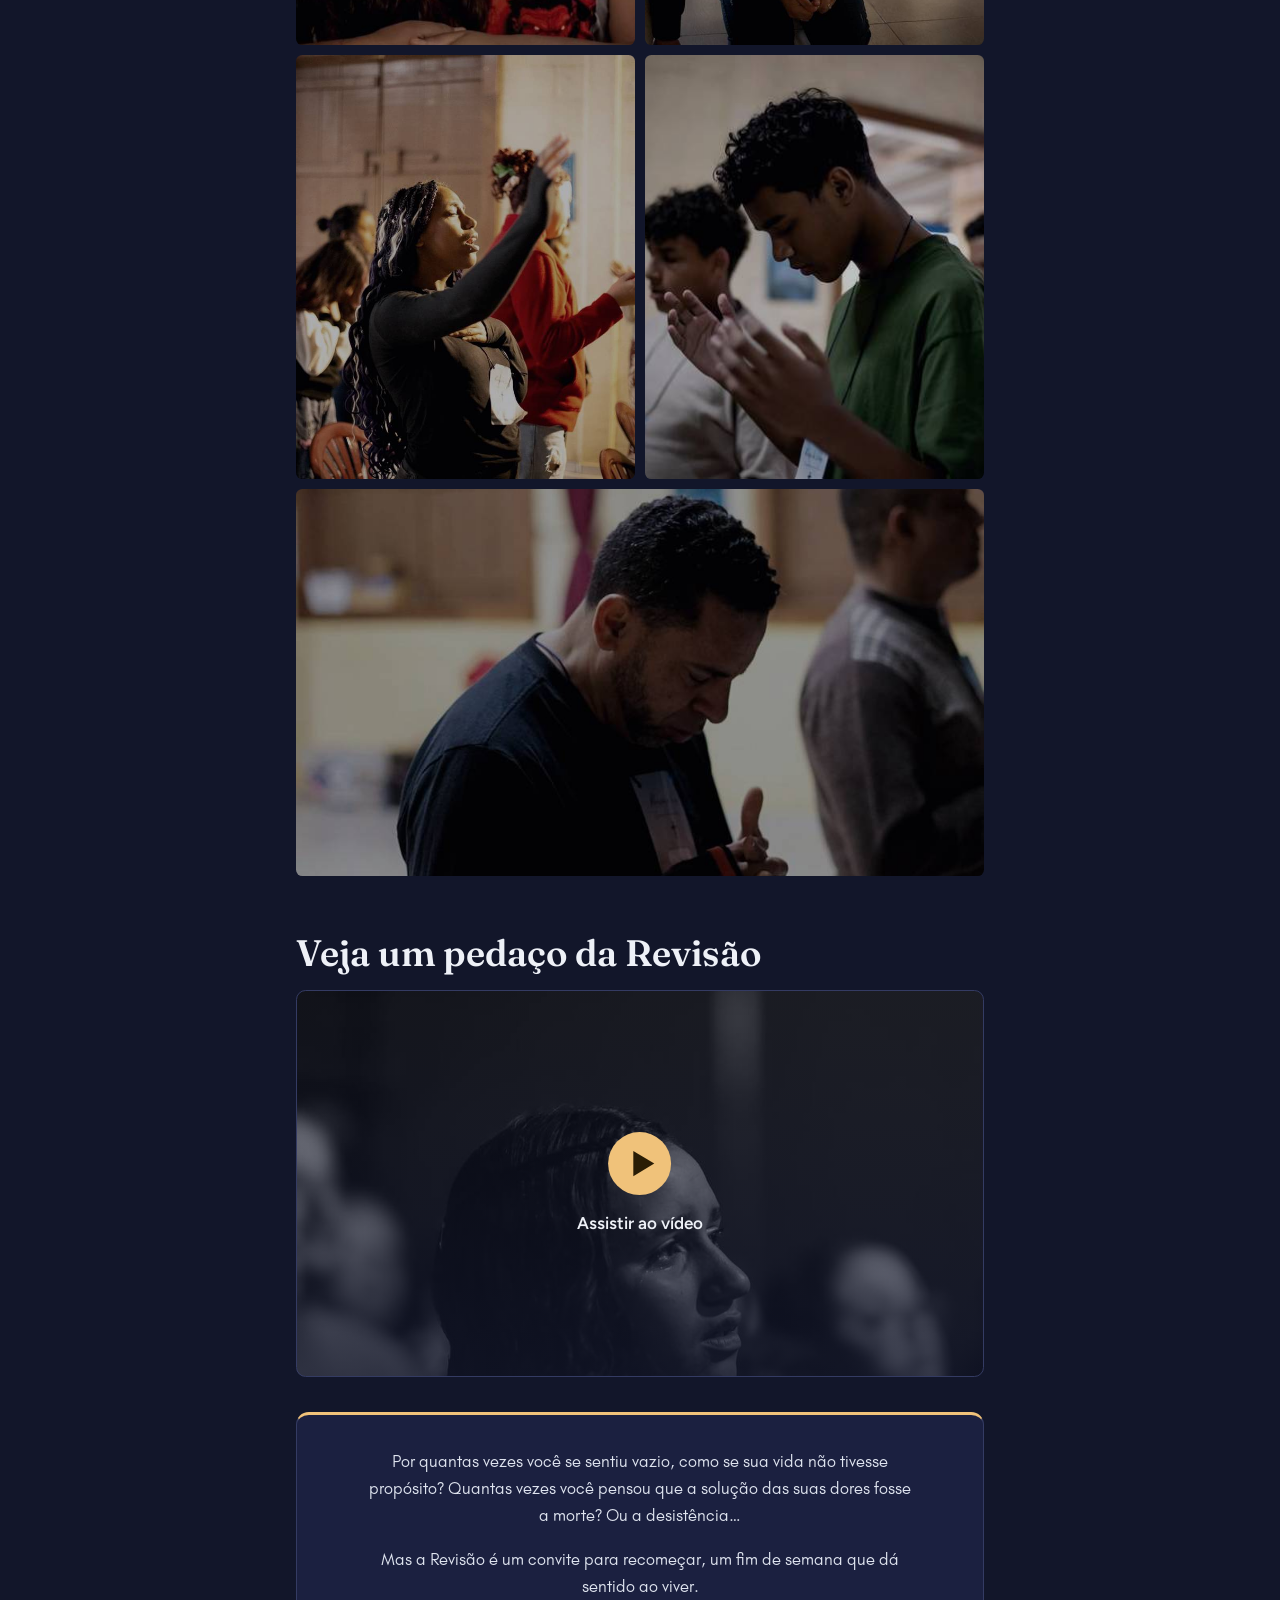
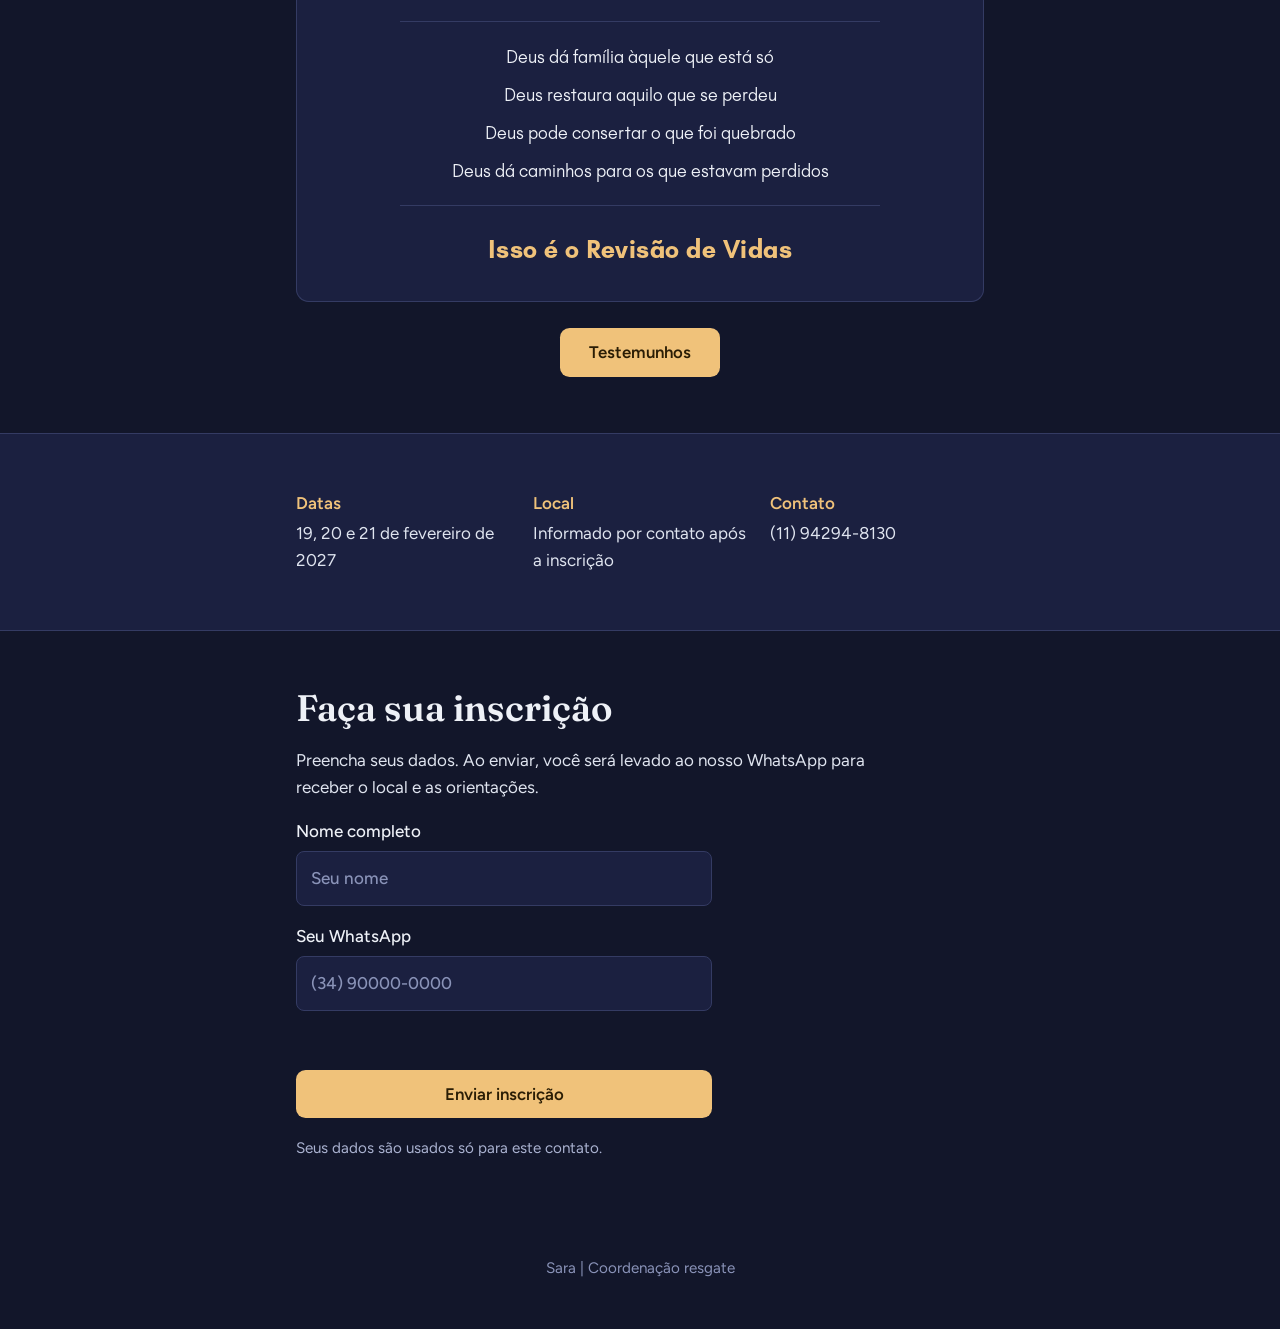
==== commit 11a5e670: "Create a clickable button labeled 'testemunhos' linking to a page with three videos, displaying one " ====
--- a/index.html
+++ b/index.html
@@ -56,7 +56,7 @@
         <li>Deus pode consertar o que foi quebrado</li>
         <li>Deus dá caminhos para os que estavam perdidos</li>
       </ul>
-      <p class="assinatura">Isso é a Revisão de Vidas</p>
+      <p class="assinatura">Isso é o Revisão de Vidas</p>
     </blockquote>
     <p class="acoes"><a class="btn" href="testemunhos.html">Testemunhos</a></p>
   </div>
--- a/css/style.css
+++ b/css/style.css
@@ -79,4 +79,8 @@
 .convite p{margin:0 auto 1rem;max-width:34rem}
 .convite ul{list-style:none;padding:1.2rem 0;margin:1.4rem auto;max-width:30rem;border-top:1px solid var(--borda);border-bottom:1px solid var(--borda);display:grid;gap:.55rem}
 .convite li{font-family:Fraunces,Georgia,serif;font-size:1.15rem;color:var(--branco)}
-.convite .assinatura{font-family:Fraunces,Georgia,serif;font-weight:800;font-size:clamp(1.3rem,4vw,1.6rem);color:var(--luz);margin:0}
+.convite .assinatura{font-family:Fraunces,Georgia,serif;font-weight:800;font-size:clamp(1.3rem,4vw,1.6rem);color:var(--luz);margin:0 auto;text-align:center}
+@font-face{font-family:"Glacial Indifference";font-weight:400;font-display:swap;src:url(../fonts/GlacialIndifference-Regular.woff) format("woff")}
+@font-face{font-family:"Glacial Indifference";font-weight:700;font-display:swap;src:url(../fonts/GlacialIndifference-Bold.woff) format("woff")}
+.convite,.convite li,.convite .assinatura{font-family:"Glacial Indifference",Figtree,system-ui,sans-serif}
+.convite .assinatura{font-weight:700;letter-spacing:.02em}
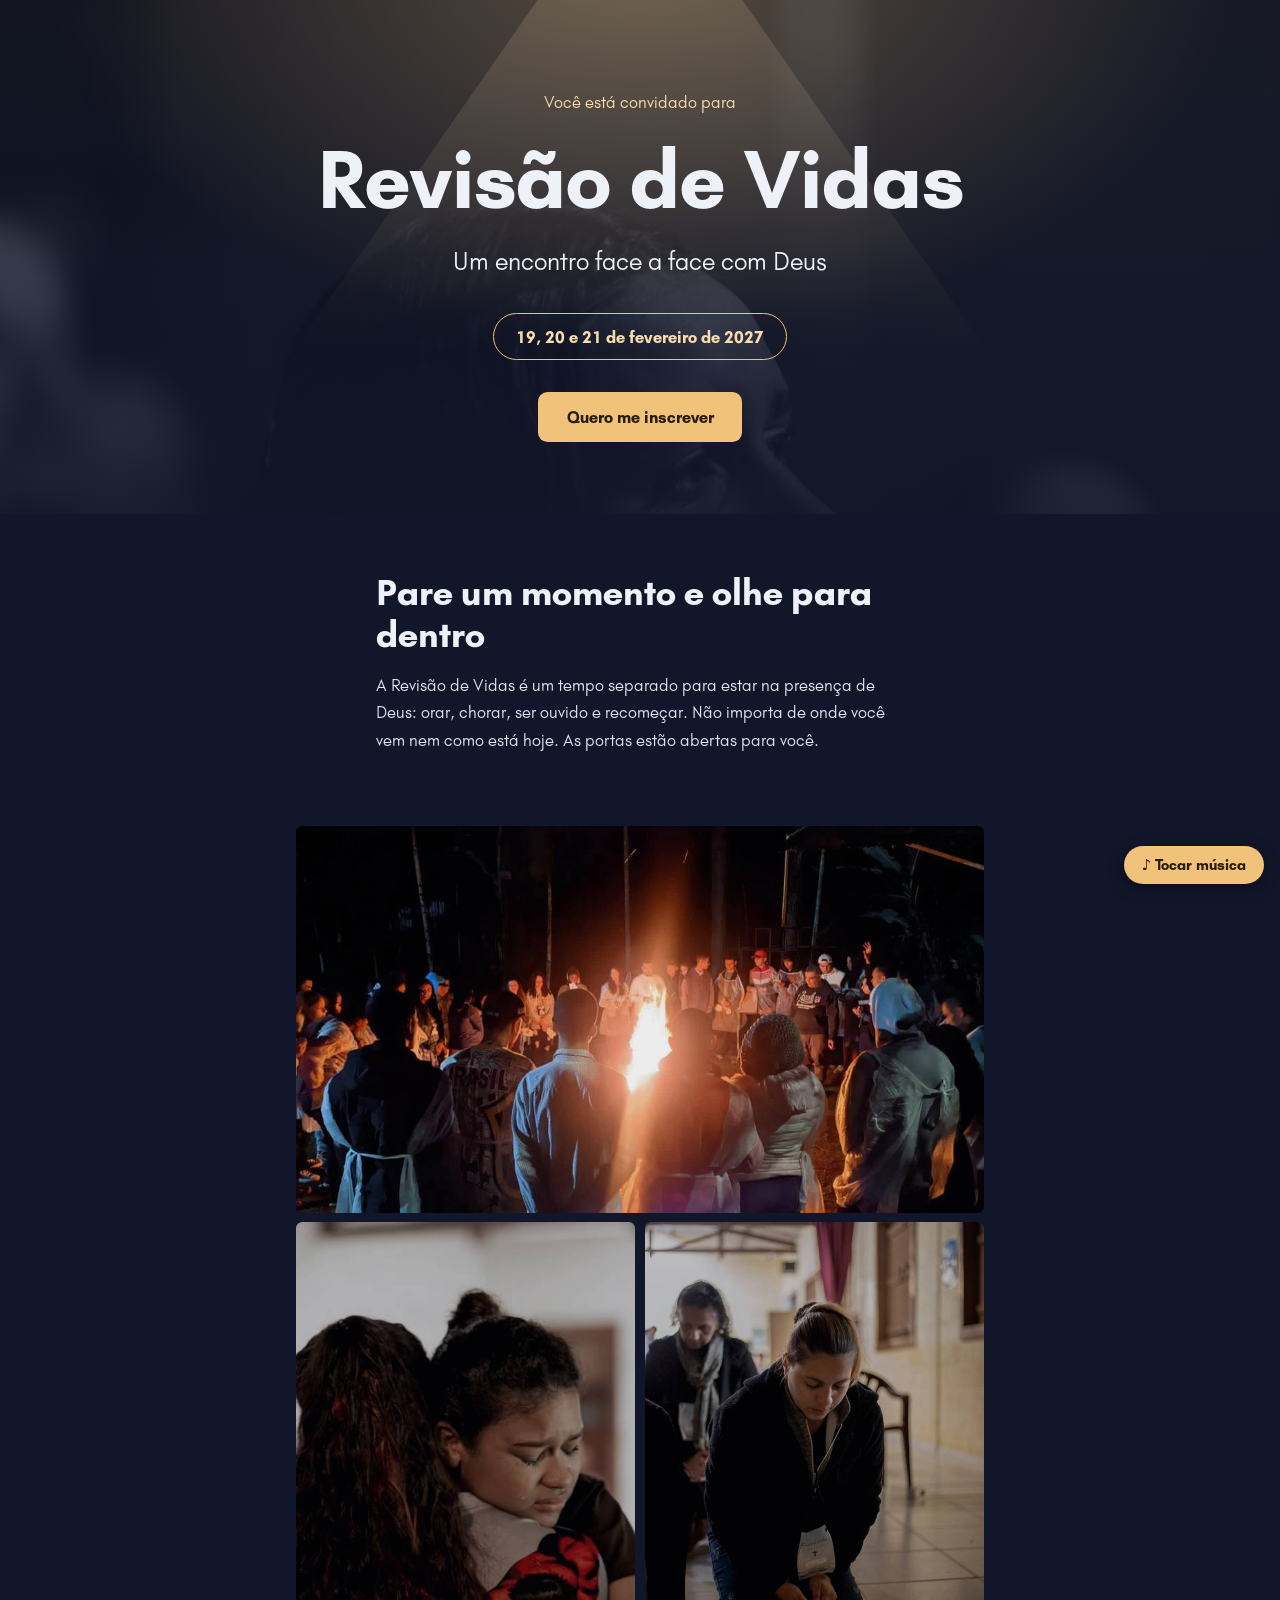
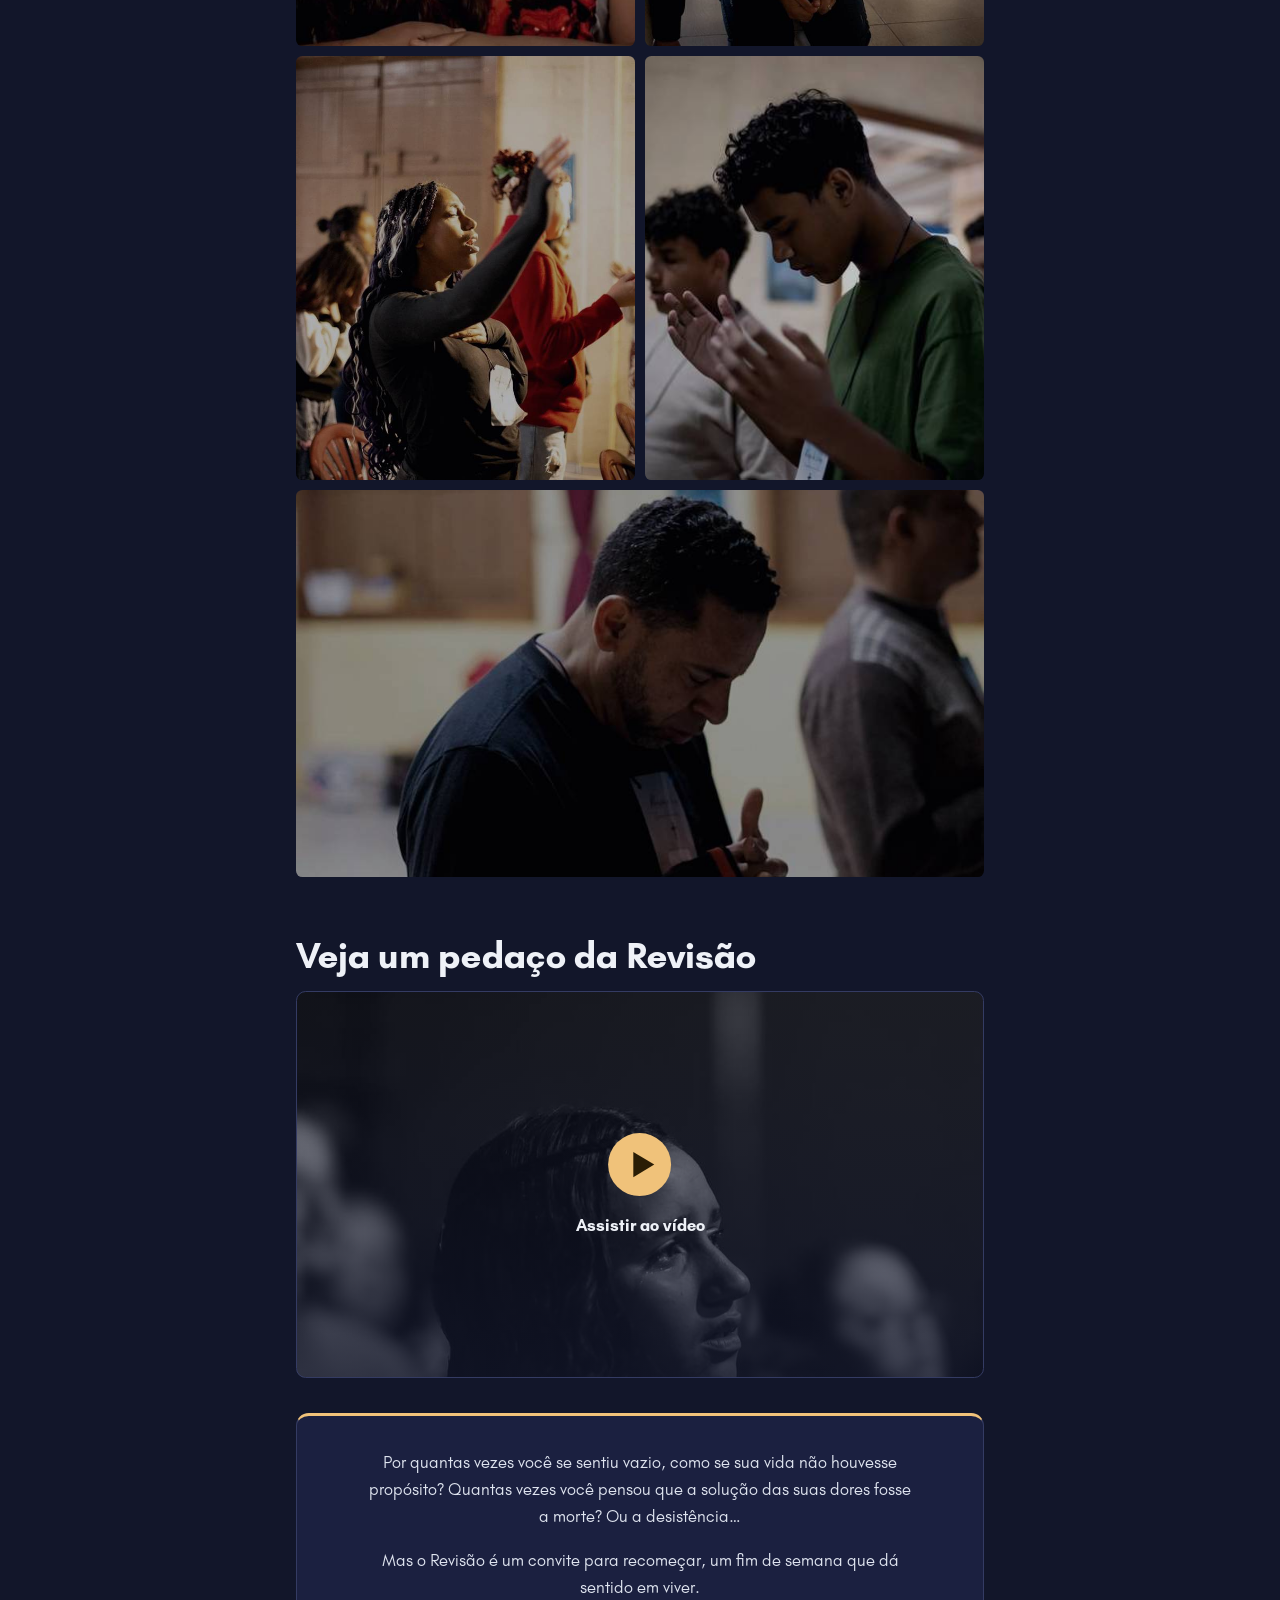
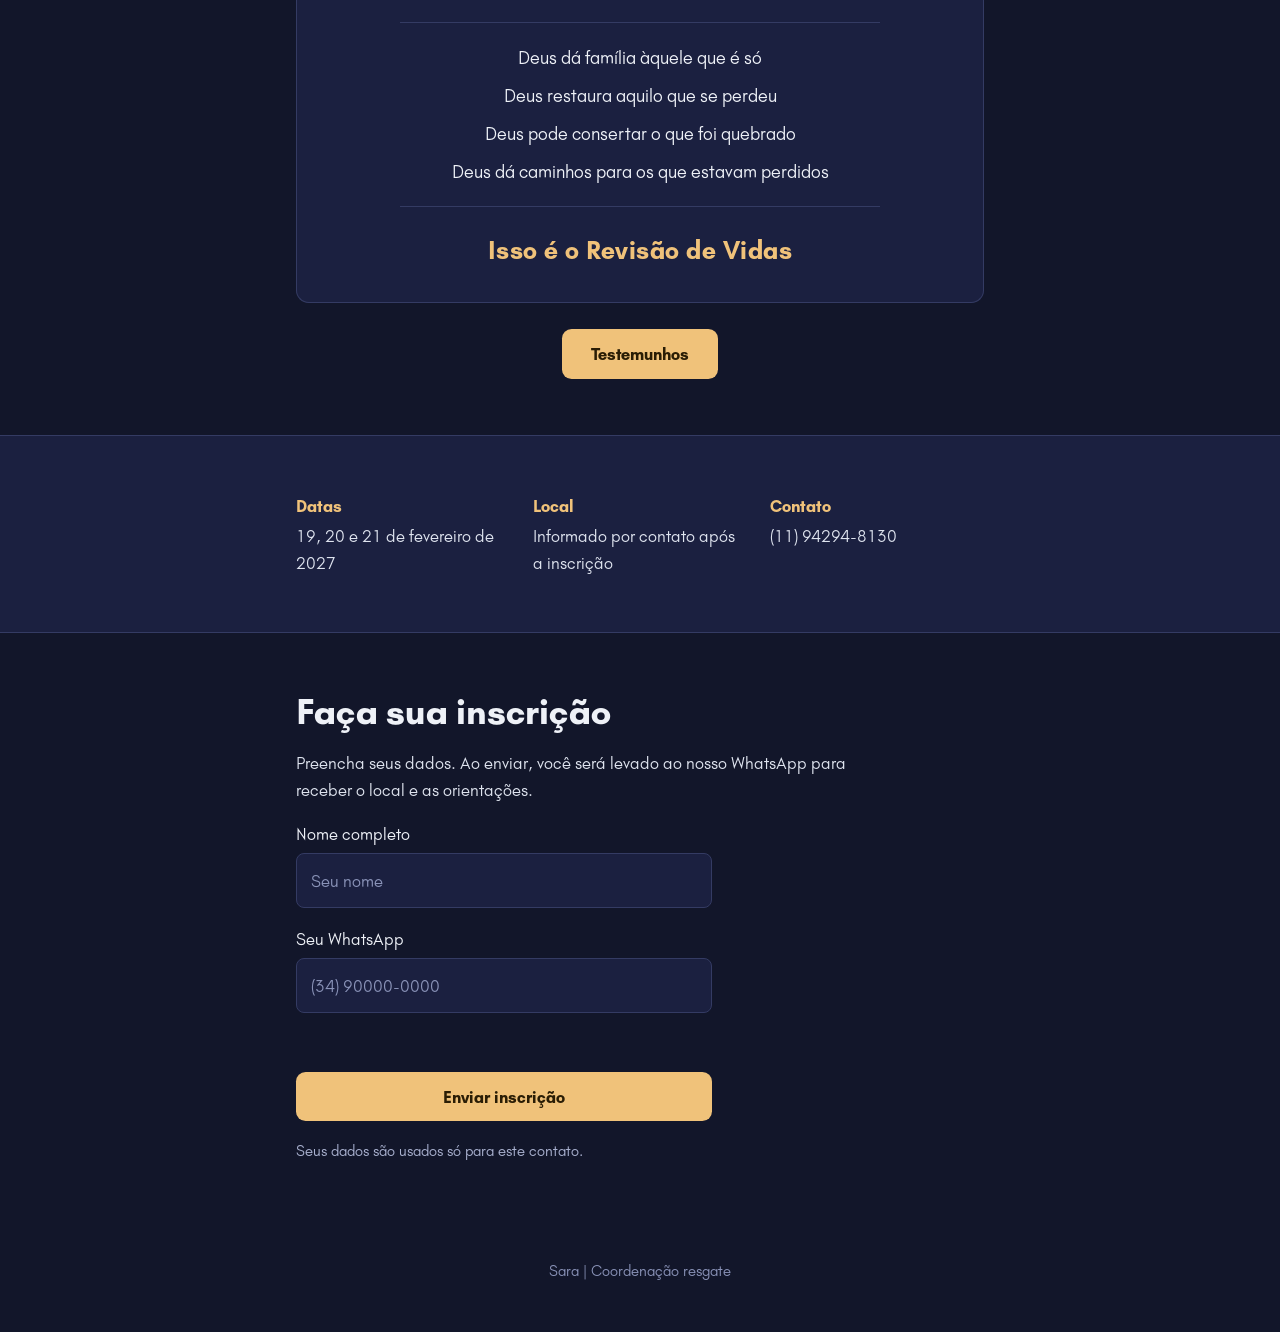
==== commit e329b8eb: "Add looping YouTube video with centered motivational text below (6ad0dd4f187f7ff518b650c9)" ====
--- a/index.html
+++ b/index.html
@@ -48,10 +48,10 @@
       </span>
     </button>
     <blockquote class="convite">
-      <p>Por quantas vezes você se sentiu vazio, como se sua vida não tivesse propósito? Quantas vezes você pensou que a solução das suas dores fosse a morte? Ou a desistência…</p>
-      <p>Mas a Revisão é um convite para recomeçar, um fim de semana que dá sentido ao viver.</p>
+      <p>Por quantas vezes você se sentiu vazio, como se sua vida não houvesse propósito? Quantas vezes você pensou que a solução das suas dores fosse a morte? Ou a desistência…</p>
+      <p>Mas o Revisão é um convite para recomeçar, um fim de semana que dá sentido em viver.</p>
       <ul>
-        <li>Deus dá família àquele que está só</li>
+        <li>Deus dá família àquele que é só</li>
         <li>Deus restaura aquilo que se perdeu</li>
         <li>Deus pode consertar o que foi quebrado</li>
         <li>Deus dá caminhos para os que estavam perdidos</li>
--- a/css/style.css
+++ b/css/style.css
@@ -84,3 +84,7 @@
 @font-face{font-family:"Glacial Indifference";font-weight:700;font-display:swap;src:url(../fonts/GlacialIndifference-Bold.woff) format("woff")}
 .convite,.convite li,.convite .assinatura{font-family:"Glacial Indifference",Figtree,system-ui,sans-serif}
 .convite .assinatura{font-weight:700;letter-spacing:.02em}
+/* Glacial Indifference em todo o site */
+body,h1,h2,.lema,.btn,.musica,input,button{font-family:"Glacial Indifference",Figtree,system-ui,sans-serif}
+h1,h2{letter-spacing:0}
+.video.reel{aspect-ratio:auto;height:min(46rem,calc(100svh - 6rem));max-width:26rem;margin:0 auto;background:#fff;cursor:default}
